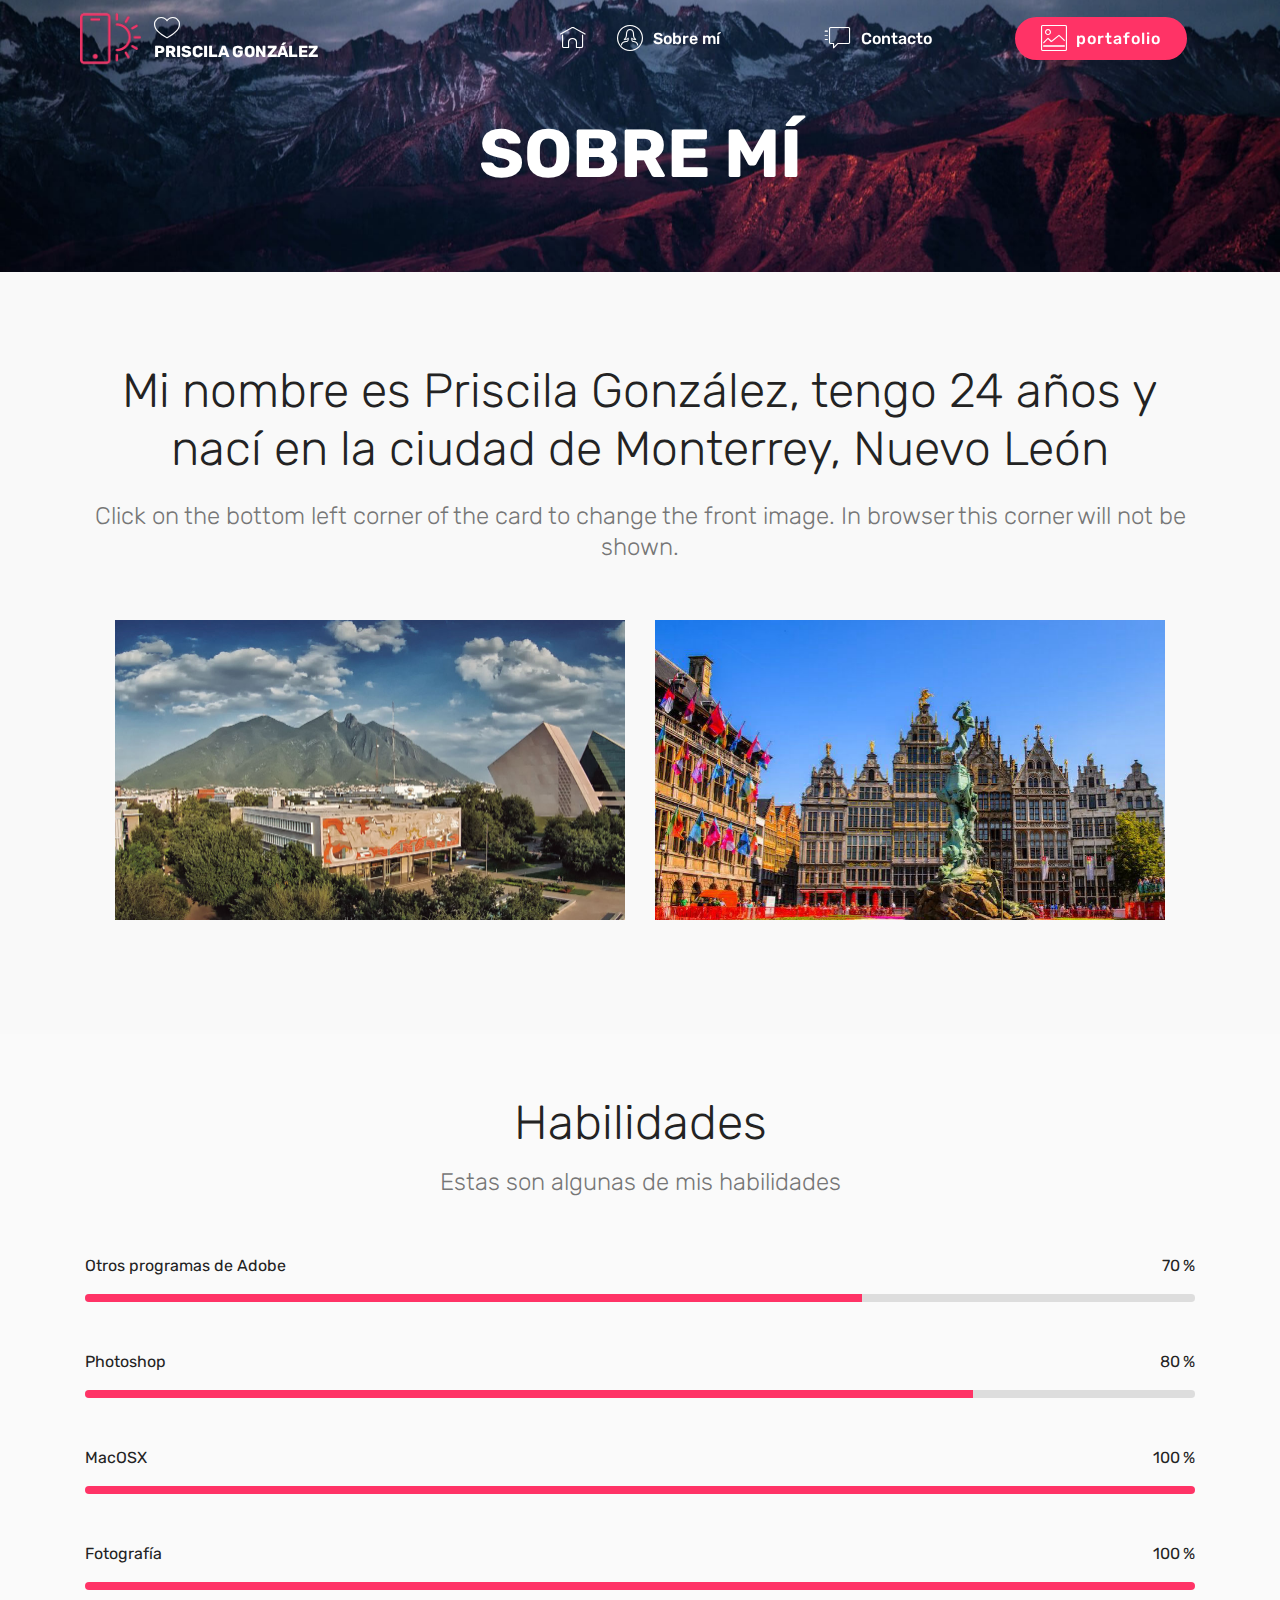
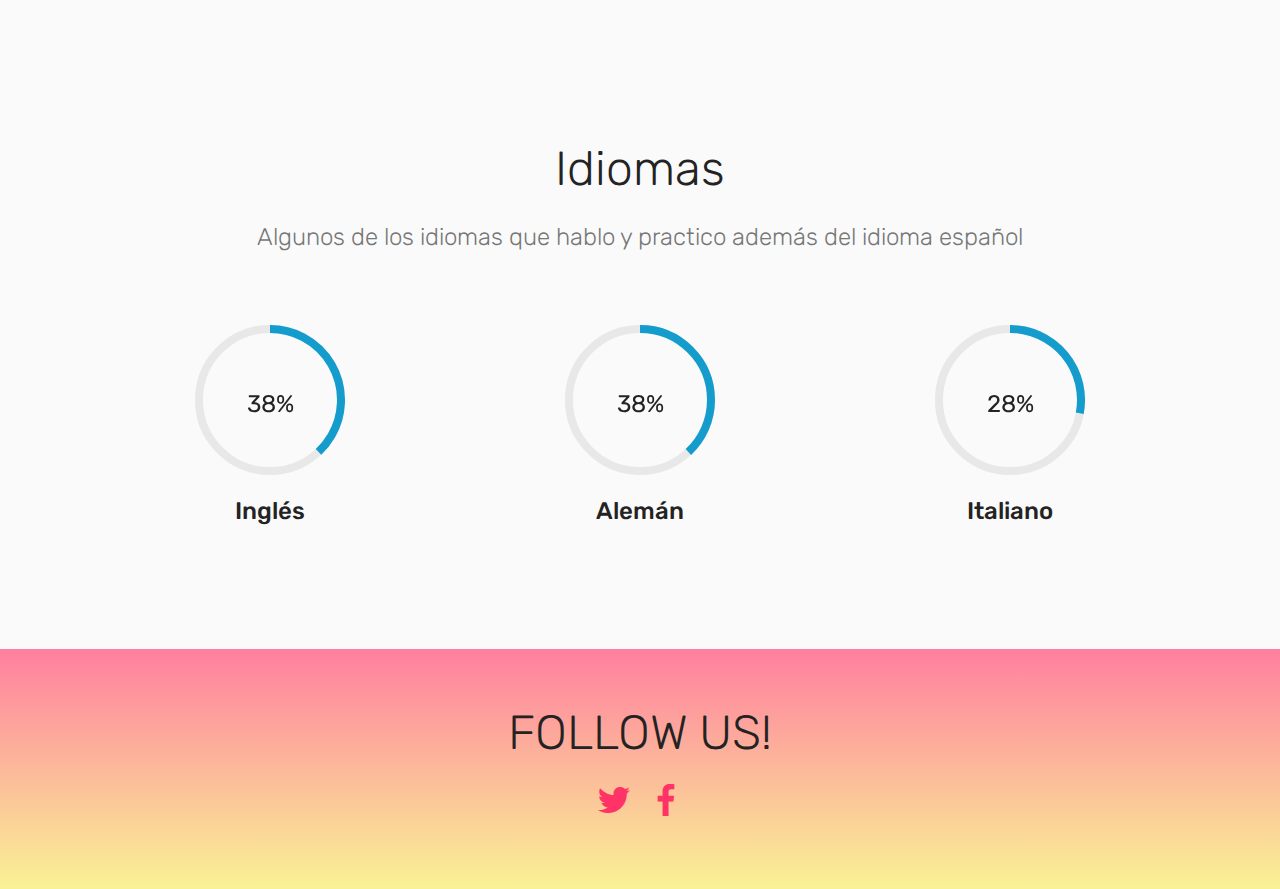
==== page1.html @ 82985a1f "create github pages" ====
<!DOCTYPE html>
<html >
<head>
  <!-- Site made with Mobirise Website Builder v4.6.6, https://mobirise.com -->
  <meta charset="UTF-8">
  <meta http-equiv="X-UA-Compatible" content="IE=edge">
  <meta name="generator" content="Mobirise v4.6.6, mobirise.com">
  <meta name="viewport" content="width=device-width, initial-scale=1, minimum-scale=1">
  <link rel="shortcut icon" href="assets/images/logo4.png" type="image/x-icon">
  <meta name="description" content="Site Builder Description">
  <title>About</title>
  <link rel="stylesheet" href="assets/web/assets/mobirise-icons/mobirise-icons.css">
  <link rel="stylesheet" href="assets/tether/tether.min.css">
  <link rel="stylesheet" href="assets/bootstrap/css/bootstrap.min.css">
  <link rel="stylesheet" href="assets/bootstrap/css/bootstrap-grid.min.css">
  <link rel="stylesheet" href="assets/bootstrap/css/bootstrap-reboot.min.css">
  <link rel="stylesheet" href="assets/dropdown/css/style.css">
  <link rel="stylesheet" href="assets/socicon/css/styles.css">
  <link rel="stylesheet" href="assets/as-pie-progress/css/progress.min.css">
  <link rel="stylesheet" href="assets/theme/css/style.css">
  <link rel="stylesheet" href="assets/mobirise/css/mbr-additional.css" type="text/css">
  
  
  
</head>
<body>
  <section class="menu cid-qMzwxR59ZG" once="menu" id="menu1-p">

    

    <nav class="navbar navbar-expand beta-menu navbar-dropdown align-items-center navbar-toggleable-sm bg-color transparent">
        <button class="navbar-toggler navbar-toggler-right" type="button" data-toggle="collapse" data-target="#navbarSupportedContent" aria-controls="navbarSupportedContent" aria-expanded="false" aria-label="Toggle navigation">
            <div class="hamburger">
                <span></span>
                <span></span>
                <span></span>
                <span></span>
            </div>
        </button>
        <div class="menu-logo">
            <div class="navbar-brand">
                <span class="navbar-logo">
                    <a href="https://mobirise.com">
                         <img src="assets/images/logo2.png" alt="Mobirise" style="height: 3.8rem;">
                    </a>
                </span>
                <span class="navbar-caption-wrap"><a class="navbar-caption text-white display-4" href="index.html"><span class="mbri-hearth mbr-iconfont mbr-iconfont-btn"></span>PRISCILA GONZÁLEZ</a></span>
            </div>
        </div>
        <div class="collapse navbar-collapse" id="navbarSupportedContent">
            <ul class="navbar-nav nav-dropdown" data-app-modern-menu="true"><li class="nav-item">
                    <a class="nav-link link text-white display-4" href="index.html">
                        <span class="mbri-home mbr-iconfont mbr-iconfont-btn"><br></span></a>
                </li>
                <li class="nav-item">
                    <a class="nav-link link text-white display-4" href="page1.html"><span class="mbri-user2 mbr-iconfont mbr-iconfont-btn"></span>
                        Sobre mí &nbsp; &nbsp; &nbsp; &nbsp; &nbsp; &nbsp; &nbsp; &nbsp; &nbsp; &nbsp;&nbsp;</a>
                </li><li class="nav-item"><a class="nav-link link text-white display-4" href="page3.html"><span class="mbri-help mbr-iconfont mbr-iconfont-btn"></span>Contacto &nbsp; &nbsp; &nbsp; &nbsp; &nbsp; &nbsp; &nbsp;&nbsp;</a></li></ul>
            <div class="navbar-buttons mbr-section-btn"><a class="btn btn-sm btn-primary display-4" href="page2.html"><span class="mbri-photo mbr-iconfont mbr-iconfont-btn"></span>
                    
                    portafolio</a></div>
        </div>
    </nav>
</section>

<section class="engine"><a href="https://mobirise.ws/q">free web page builder download</a></section><section class="mbr-section content5 cid-qMzrh73XZw mbr-parallax-background" id="content5-j">

    

    

    <div class="container">
        <div class="media-container-row">
            <div class="title col-12 col-md-8">
                <h2 class="align-center mbr-bold mbr-white pb-3 mbr-fonts-style display-1">SOBRE MÍ</h2>
                
                
                
            </div>
        </div>
    </div>
</section>

<section class="features15 cid-qMzrHcduIl" id="features15-m">

    

    
    <div class="container">
        <h2 class="mbr-section-title pb-3 align-center mbr-fonts-style display-2">
            Mi nombre es Priscila González, tengo 24 años y nací en la ciudad de Monterrey, Nuevo León</h2>
        <h3 class="mbr-section-subtitle display-5 align-center mbr-fonts-style">
            Click on the bottom left corner of the card to change the front image. In browser this corner will not be shown.
        </h3>

        <div class="media-container-row container pt-5 mt-2">

            <div class="col-12 col-md-6 mb-4">
                <div class="card flip-card p-5 align-center">
                    <div class="card-front card_cont">
                        <img src="assets/images/tec-1200x675.jpg" alt="Mobirise" title="">
                    </div>
                    <div class="card_back card_cont">
                        <h4 class="card-title display-5 py-2 mbr-fonts-style">EDUCACIÓN</h4>
                        <p class="mbr-text mbr-fonts-style display-7">Soy estudiante de Comunicación y Medios Digitales en el Tecnológico de Monterrey, Campus Monterrey desde el 2012. &nbsp;A lo largo de mi carrera desarrollé varios proyectos en distintas áreas que me permitieron explorar el camino de la vida profesional.</p>
                    </div>
                </div>
            </div>

            <div class="col-12 col-md-6 mb-4">
                
                <div class="card flip-card p-5 align-center">
                    <div class="card-front card_cont">
                        <img src="assets/images/amberes-1000x666.jpg" alt="Mobirise" title="">
                    </div>
                    <div class="card_back card_cont">
                        <h4 class="card-title py-2 mbr-fonts-style display-5">
                            INTERCAMBIO</h4>
                        <p class="mbr-text mbr-fonts-style display-7">
                            En el año 2015 a 2016 estuve de intercambio en Bélgica. Fue una experiencia enriquecedora ya que conocí otra cultura que expandió mi visión global e hice nuevas amistades.&nbsp;</p>
                    </div>
                </div>
            </div>
            
            

            
        </div>
</div></section>

<section class="progress-bars1 cid-qMztQ83Er5" id="progress-bars1-n">
    
      

    

    <div class="container">
        <h2 class="mbr-section-title pb-2 align-center mbr-fonts-style display-2">
            Habilidades</h2>

        <h3 class="mbr-section-subtitle pb-5 mbr-fonts-style display-5">
            Estas son algunas de mis habilidades</h3>

        <div class="progress_elements">
            <div class="progress1 pb-5">
                <div class="title-wrap">
                    <div class="progressbar-title mbr-fonts-style display-7">
                        <p>
                            Otros programas de Adobe</p>
                    </div>
                    <div class="progress_value mbr-fonts-style display-7">
                        <div class="progressbar-number"></div>
                        <span>%</span>
                    </div>
                </div>
                <progress class="progress progress-primary" max="100" value="70">
                </progress>
            </div>
            
            <div class="progress2 pb-5">
                <div class="title-wrap">
                    <div class="progressbar-title mbr-fonts-style display-7">
                        <p>Photoshop</p>
                    </div>
                <div class="progress_value mbr-fonts-style display-7">
                    <div class="progressbar-number"></div>
                    <span>%</span>
                </div>
                </div>
                <progress class="progress progress-primary" max="100" value="80">
                </progress>
            </div>
            
            <div class="progress3 pb-5">
                <div class="title-wrap">
                    <div class="progressbar-title mbr-fonts-style display-7">
                        <p>
                            MacOSX</p>
                    </div>
                    <div class="progress_value mbr-fonts-style display-7">
                        <div class="progressbar-number"></div>
                        <span>%</span>
                    </div>
                </div>
                <progress class="progress progress-primary" max="100" value="100">
                </progress>
            </div>
            
            <div class="progress4">
                <div class="title-wrap">
                    <div class="progressbar-title mbr-fonts-style display-7">
                        <p>
                            Fotografía</p>
                    </div>
                <div class="progress_value mbr-fonts-style display-7">
                    <div class="progressbar-number"></div>
                    <span>%</span>
                </div>
                </div>
                <progress class="progress progress-primary" max="100" value="100">
                </progress>
            </div>
        </div>
    </div>
</section>

<section class="progress-bars3 cid-qMzuNTA3YX" id="progress-bars3-o">
 
     

    
    
    <div class="container">
        <h2 class="mbr-section-title pb-3 align-center mbr-fonts-style display-2">
            Idiomas</h2>

        <h3 class="mbr-section-subtitle mbr-fonts-style display-5">Algunos de los idiomas que hablo y practico además del idioma español</h3>
    
        <div class="media-container-row pt-5 mt-2">
            <div class="card p-3 align-center">
                <div class="wrap">
                    <div class="pie_progress progress1" role="progressbar" data-goal="100">
                        <p class="pie_progress__number mbr-fonts-style display-5">100%</p>
                    </div>
                </div> 
                <div class="mbr-crt-title pt-3">
                    <h4 class="card-title py-2 mbr-fonts-style display-5">
                        Inglés</h4>
                </div>                 
            </div>

            <div class="card p-3 align-center">
                <div class="wrap">
                    <div class="pie_progress progress2" role="progressbar" data-goal="50">
                        <p class="pie_progress__number mbr-fonts-style display-5"></p>
                    </div>
                </div> 
                <div class="mbr-crt-title pt-3">
                    <h4 class="card-title py-2 mbr-fonts-style display-5">
                        Alemán</h4>
                </div>                 
            </div>

            <div class="card p-3 align-center">
                <div class="wrap">
                    <div class="pie_progress progress3" role="progressbar" data-goal="28">
                        <p class="pie_progress__number mbr-fonts-style display-5"></p>
                    </div>
                </div> 
                <div class="mbr-crt-title pt-3">
                    <h4 class="card-title py-2 mbr-fonts-style display-5">
                        Italiano</h4>
                </div>                 
            </div>

            

            

            
        </div>
</div></section>

<section class="cid-qMzwIehGIu" id="social-buttons2-q">

    

    

    <div class="container">
        <div class="media-container-row">
            <div class="col-md-8 align-center">
                <h2 class="pb-3 mbr-fonts-style display-2">
                    FOLLOW US!
                </h2>
                <div class="social-list pl-0 mb-0">
                    <a href="https://twitter.com/mobirise" target="_blank">
                        <span class="px-2 socicon-twitter socicon mbr-iconfont mbr-iconfont-social"></span>
                    </a>
                    <a href="https://www.facebook.com/pages/Mobirise/1616226671953247" target="_blank">
                        <span class="px-2 socicon-facebook socicon mbr-iconfont mbr-iconfont-social"></span>
                    </a>
                    <a href="https://instagram.com/mobirise" target="_blank">
                        
                    </a>
                    <a href="https://www.youtube.com/c/mobirise" target="_blank">
                        
                    </a>
                    <a href="https://plus.google.com/u/0/+Mobirise" target="_blank">
                        
                    </a>
                    <a href="https://www.behance.net/Mobirise" target="_blank">
                        
                    </a>
                </div>
            </div>
        </div>
    </div>
</section>


  <script src="assets/web/assets/jquery/jquery.min.js"></script>
  <script src="assets/popper/popper.min.js"></script>
  <script src="assets/tether/tether.min.js"></script>
  <script src="assets/bootstrap/js/bootstrap.min.js"></script>
  <script src="assets/smoothscroll/smooth-scroll.js"></script>
  <script src="assets/dropdown/js/script.min.js"></script>
  <script src="assets/parallax/jarallax.min.js"></script>
  <script src="assets/mbr-flip-card/mbr-flip-card.js"></script>
  <script src="assets/as-pie-progress/jquery-as-pie-progress.min.js"></script>
  <script src="assets/sociallikes/social-likes.js"></script>
  <script src="assets/touchswipe/jquery.touch-swipe.min.js"></script>
  <script src="assets/theme/js/script.js"></script>
  
  
</body>
</html>
---- assets/web/assets/mobirise-icons/mobirise-icons.css ----
@font-face {
  font-family: 'MobiriseIcons';
  src:  url('mobirise-icons.eot?spat4u');
  src:  url('mobirise-icons.eot?spat4u#iefix') format('embedded-opentype'),
    url('mobirise-icons.ttf?spat4u') format('truetype'),
    url('mobirise-icons.woff?spat4u') format('woff'),
    url('mobirise-icons.svg?spat4u#MobiriseIcons') format('svg');
  font-weight: normal;
  font-style: normal;
}

[class^="mbri-"], [class*=" mbri-"] {
  /* use !important to prevent issues with browser extensions that change fonts */
  font-family: MobiriseIcons !important;
  speak: none;
  font-style: normal;
  font-weight: normal;
  font-variant: normal;
  text-transform: none;
  line-height: 1;

  /* Better Font Rendering =========== */
  -webkit-font-smoothing: antialiased;
  -moz-osx-font-smoothing: grayscale;
}

.mbri-add-submenu:before {
  content: "\e900";
}
.mbri-alert:before {
  content: "\e901";
}
.mbri-align-center:before {
  content: "\e902";
}
.mbri-align-justify:before {
  content: "\e903";
}
.mbri-align-left:before {
  content: "\e904";
}
.mbri-align-right:before {
  content: "\e905";
}
.mbri-android:before {
  content: "\e906";
}
.mbri-apple:before {
  content: "\e907";
}
.mbri-arrow-down:before {
  content: "\e908";
}
.mbri-arrow-next:before {
  content: "\e909";
}
.mbri-arrow-prev:before {
  content: "\e90a";
}
.mbri-arrow-up:before {
  content: "\e90b";
}
.mbri-bold:before {
  content: "\e90c";
}
.mbri-bookmark:before {
  content: "\e90d";
}
.mbri-bootstrap:before {
  content: "\e90e";
}
.mbri-briefcase:before {
  content: "\e90f";
}
.mbri-browse:before {
  content: "\e910";
}
.mbri-bulleted-list:before {
  content: "\e911";
}
.mbri-calendar:before {
  content: "\e912";
}
.mbri-camera:before {
  content: "\e913";
}
.mbri-cart-add:before {
  content: "\e914";
}
.mbri-cart-full:before {
  content: "\e915";
}
.mbri-cash:before {
  content: "\e916";
}
.mbri-change-style:before {
  content: "\e917";
}
.mbri-chat:before {
  content: "\e918";
}
.mbri-clock:before {
  content: "\e919";
}
.mbri-close:before {
  content: "\e91a";
}
.mbri-cloud:before {
  content: "\e91b";
}
.mbri-code:before {
  content: "\e91c";
}
.mbri-contact-form:before {
  content: "\e91d";
}
.mbri-credit-card:before {
  content: "\e91e";
}
.mbri-cursor-click:before {
  content: "\e91f";
}
.mbri-cust-feedback:before {
  content: "\e920";
}
.mbri-database:before {
  content: "\e921";
}
.mbri-delivery:before {
  content: "\e922";
}
.mbri-desktop:before {
  content: "\e923";
}
.mbri-devices:before {
  content: "\e924";
}
.mbri-down:before {
  content: "\e925";
}
.mbri-download:before {
  content: "\e989";
}
.mbri-drag-n-drop:before {
  content: "\e927";
}
.mbri-drag-n-drop2:before {
  content: "\e928";
}
.mbri-edit:before {
  content: "\e929";
}
.mbri-edit2:before {
  content: "\e92a";
}
.mbri-error:before {
  content: "\e92b";
}
.mbri-extension:before {
  content: "\e92c";
}
.mbri-features:before {
  content: "\e92d";
}
.mbri-file:before {
  content: "\e92e";
}
.mbri-flag:before {
  content: "\e92f";
}
.mbri-folder:before {
  content: "\e930";
}
.mbri-gift:before {
  content: "\e931";
}
.mbri-github:before {
  content: "\e932";
}
.mbri-globe:before {
  content: "\e933";
}
.mbri-globe-2:before {
  content: "\e934";
}
.mbri-growing-chart:before {
  content: "\e935";
}
.mbri-hearth:before {
  content: "\e936";
}
.mbri-help:before {
  content: "\e937";
}
.mbri-home:before {
  content: "\e938";
}
.mbri-hot-cup:before {
  content: "\e939";
}
.mbri-idea:before {
  content: "\e93a";
}
.mbri-image-gallery:before {
  content: "\e93b";
}
.mbri-image-slider:before {
  content: "\e93c";
}
.mbri-info:before {
  content: "\e93d";
}
.mbri-italic:before {
  content: "\e93e";
}
.mbri-key:before {
  content: "\e93f";
}
.mbri-laptop:before {
  content: "\e940";
}
.mbri-layers:before {
  content: "\e941";
}
.mbri-left-right:before {
  content: "\e942";
}
.mbri-left:before {
  content: "\e943";
}
.mbri-letter:before {
  content: "\e944";
}
.mbri-like:before {
  content: "\e945";
}
.mbri-link:before {
  content: "\e946";
}
.mbri-lock:before {
  content: "\e947";
}
.mbri-login:before {
  content: "\e948";
}
.mbri-logout:before {
  content: "\e949";
}
.mbri-magic-stick:before {
  content: "\e94a";
}
.mbri-map-pin:before {
  content: "\e94b";
}
.mbri-menu:before {
  content: "\e94c";
}
.mbri-mobile:before {
  content: "\e94d";
}
.mbri-mobile2:before {
  content: "\e94e";
}
.mbri-mobirise:before {
  content: "\e94f";
}
.mbri-more-horizontal:before {
  content: "\e950";
}
.mbri-more-vertical:before {
  content: "\e951";
}
.mbri-music:before {
  content: "\e952";
}
.mbri-new-file:before {
  content: "\e953";
}
.mbri-numbered-list:before {
  content: "\e954";
}
.mbri-opened-folder:before {
  content: "\e955";
}
.mbri-pages:before {
  content: "\e956";
}
.mbri-paper-plane:before {
  content: "\e957";
}
.mbri-paperclip:before {
  content: "\e958";
}
.mbri-photo:before {
  content: "\e959";
}
.mbri-photos:before {
  content: "\e95a";
}
.mbri-pin:before {
  content: "\e95b";
}
.mbri-play:before {
  content: "\e95c";
}
.mbri-plus:before {
  content: "\e95d";
}
.mbri-preview:before {
  content: "\e95e";
}
.mbri-print:before {
  content: "\e95f";
}
.mbri-protect:before {
  content: "\e960";
}
.mbri-question:before {
  content: "\e961";
}
.mbri-quote-left:before {
  content: "\e962";
}
.mbri-quote-right:before {
  content: "\e963";
}
.mbri-refresh:before {
  content: "\e964";
}
.mbri-responsive:before {
  content: "\e965";
}
.mbri-right:before {
  content: "\e966";
}
.mbri-rocket:before {
  content: "\e967";
}
.mbri-sad-face:before {
  content: "\e968";
}
.mbri-sale:before {
  content: "\e969";
}
.mbri-save:before {
  content: "\e96a";
}
.mbri-search:before {
  content: "\e96b";
}
.mbri-setting:before {
  content: "\e96c";
}
.mbri-setting2:before {
  content: "\e96d";
}
.mbri-setting3:before {
  content: "\e96e";
}
.mbri-share:before {
  content: "\e96f";
}
.mbri-shopping-bag:before {
  content: "\e970";
}
.mbri-shopping-basket:before {
  content: "\e971";
}
.mbri-shopping-cart:before {
  content: "\e972";
}
.mbri-sites:before {
  content: "\e973";
}
.mbri-smile-face:before {
  content: "\e974";
}
.mbri-speed:before {
  content: "\e975";
}
.mbri-star:before {
  content: "\e976";
}
.mbri-success:before {
  content: "\e977";
}
.mbri-sun:before {
  content: "\e978";
}
.mbri-sun2:before {
  content: "\e979";
}
.mbri-tablet:before {
  content: "\e97a";
}
.mbri-tablet-vertical:before {
  content: "\e97b";
}
.mbri-target:before {
  content: "\e97c";
}
.mbri-timer:before {
  content: "\e97d";
}
.mbri-to-ftp:before {
  content: "\e97e";
}
.mbri-to-local-drive:before {
  content: "\e97f";
}
.mbri-touch-swipe:before {
  content: "\e980";
}
.mbri-touch:before {
  content: "\e981";
}
.mbri-trash:before {
  content: "\e982";
}
.mbri-underline:before {
  content: "\e983";
}
.mbri-unlink:before {
  content: "\e984";
}
.mbri-unlock:before {
  content: "\e985";
}
.mbri-up-down:before {
  content: "\e986";
}
.mbri-up:before {
  content: "\e987";
}
.mbri-update:before {
  content: "\e988";
}
.mbri-upload:before {
 content: "\e926"; 
}
.mbri-user:before {
  content: "\e98a";
}
.mbri-user2:before {
  content: "\e98b";
}
.mbri-users:before {
  content: "\e98c";
}
.mbri-video:before {
  content: "\e98d";
}
.mbri-video-play:before {
  content: "\e98e";
}
.mbri-watch:before {
  content: "\e98f";
}
.mbri-website-theme:before {
  content: "\e990";
}
.mbri-wifi:before {
  content: "\e991";
}
.mbri-windows:before {
  content: "\e992";
}
.mbri-zoom-out:before {
  content: "\e993";
}
.mbri-redo:before {
  content: "\e994";
}
.mbri-undo:before {
  content: "\e995";
}
---- assets/dropdown/css/style.css ----
.navbar-dropdown {
  left: 0;
  padding: 0;
  position: absolute;
  right: 0;
  top: 0;
  transition: all 0.45s ease;
  z-index: 1030;
  background: #282828; }
  .navbar-dropdown .navbar-logo {
    margin-right: 0.8rem;
    transition: margin 0.3s ease-in-out;
    vertical-align: middle; }
    .navbar-dropdown .navbar-logo img {
      height: 3.125rem;
      transition: all 0.3s ease-in-out; }
    .navbar-dropdown .navbar-logo.mbr-iconfont {
      font-size: 3.125rem;
      line-height: 3.125rem; }
  .navbar-dropdown .navbar-caption {
    font-weight: 700;
    white-space: normal;
    vertical-align: -4px;
    line-height: 3.125rem !important; }
    .navbar-dropdown .navbar-caption, .navbar-dropdown .navbar-caption:hover {
      color: inherit;
      text-decoration: none; }
  .navbar-dropdown .mbr-iconfont + .navbar-caption {
    vertical-align: -1px; }
  .navbar-dropdown.navbar-fixed-top {
    position: fixed; }
  .navbar-dropdown .navbar-brand span {
    vertical-align: -4px; }
  .navbar-dropdown.bg-color.transparent {
    background: none; }
  .navbar-dropdown.navbar-short .navbar-brand {
    padding: 0.625rem 0; }
    .navbar-dropdown.navbar-short .navbar-brand span {
      vertical-align: -1px; }
  .navbar-dropdown.navbar-short .navbar-caption {
    line-height: 2.375rem !important;
    vertical-align: -2px; }
  .navbar-dropdown.navbar-short .navbar-logo {
    margin-right: 0.5rem; }
    .navbar-dropdown.navbar-short .navbar-logo img {
      height: 2.375rem; }
    .navbar-dropdown.navbar-short .navbar-logo.mbr-iconfont {
      font-size: 2.375rem;
      line-height: 2.375rem; }
  .navbar-dropdown.navbar-short .mbr-table-cell {
    height: 3.625rem; }
  .navbar-dropdown .navbar-close {
    left: 0.6875rem;
    position: fixed;
    top: 0.75rem;
    z-index: 1000; }
  .navbar-dropdown .hamburger-icon {
    content: "";
    display: inline-block;
    vertical-align: middle;
    width: 16px;
    -webkit-box-shadow: 0 -6px 0 1px #282828,0 0 0 1px #282828,0 6px 0 1px #282828;
    -moz-box-shadow: 0 -6px 0 1px #282828,0 0 0 1px #282828,0 6px 0 1px #282828;
    box-shadow: 0 -6px 0 1px #282828,0 0 0 1px #282828,0 6px 0 1px #282828; }

.dropdown-menu .dropdown-toggle[data-toggle="dropdown-submenu"]::after {
  border-bottom: 0.35em solid transparent;
  border-left: 0.35em solid;
  border-right: 0;
  border-top: 0.35em solid transparent;
  margin-left: 0.3rem; }

.dropdown-menu .dropdown-item:focus {
  outline: 0; }

.nav-dropdown {
  font-size: 0.75rem;
  font-weight: 500;
  height: auto !important; }
  .nav-dropdown .nav-btn {
    padding-left: 1rem; }
  .nav-dropdown .link {
    margin: .667em 1.667em;
    font-weight: 500;
    padding: 0;
    transition: color .2s ease-in-out; }
    .nav-dropdown .link.dropdown-toggle {
      margin-right: 2.583em; }
      .nav-dropdown .link.dropdown-toggle::after {
        margin-left: .25rem;
        border-top: 0.35em solid;
        border-right: 0.35em solid transparent;
        border-left: 0.35em solid transparent;
        border-bottom: 0; }
      .nav-dropdown .link.dropdown-toggle[aria-expanded="true"] {
        margin: 0;
        padding: 0.667em 3.263em  0.667em 1.667em; }
  .nav-dropdown .link::after,
  .nav-dropdown .dropdown-item::after {
    color: inherit; }
  .nav-dropdown .btn {
    font-size: 0.75rem;
    font-weight: 700;
    letter-spacing: 0;
    margin-bottom: 0;
    padding-left: 1.25rem;
    padding-right: 1.25rem; }
  .nav-dropdown .dropdown-menu {
    border-radius: 0;
    border: 0;
    left: 0;
    margin: 0;
    padding-bottom: 1.25rem;
    padding-top: 1.25rem;
    position: relative; }
  .nav-dropdown .dropdown-submenu {
    margin-left: 0.125rem;
    top: 0; }
  .nav-dropdown .dropdown-item {
    font-weight: 500;
    line-height: 2;
    padding: 0.3846em 4.615em 0.3846em 1.5385em;
    position: relative;
    transition: color .2s ease-in-out, background-color .2s ease-in-out; }
    .nav-dropdown .dropdown-item::after {
      margin-top: -0.3077em;
      position: absolute;
      right: 1.1538em;
      top: 50%; }
    .nav-dropdown .dropdown-item:focus, .nav-dropdown .dropdown-item:hover {
      background: none; }

@media (max-width: 767px) {
  .nav-dropdown.navbar-toggleable-sm {
    bottom: 0;
    display: none;
    left: 0;
    overflow-x: hidden;
    position: fixed;
    top: 0;
    transform: translateX(-100%);
    -ms-transform: translateX(-100%);
    -webkit-transform: translateX(-100%);
    width: 18.75rem;
    z-index: 999; } }
.nav-dropdown.navbar-toggleable-xl {
  bottom: 0;
  display: none;
  left: 0;
  overflow-x: hidden;
  position: fixed;
  top: 0;
  transform: translateX(-100%);
  -ms-transform: translateX(-100%);
  -webkit-transform: translateX(-100%);
  width: 18.75rem;
  z-index: 999; }

.nav-dropdown-sm {
  display: block !important;
  overflow-x: hidden;
  overflow: auto;
  padding-top: 3.875rem; }
  .nav-dropdown-sm::after {
    content: "";
    display: block;
    height: 3rem;
    width: 100%; }
  .nav-dropdown-sm.collapse.in ~ .navbar-close {
    display: block !important; }
  .nav-dropdown-sm.collapsing, .nav-dropdown-sm.collapse.in {
    transform: translateX(0);
    -ms-transform: translateX(0);
    -webkit-transform: translateX(0);
    transition: all 0.25s ease-out;
    -webkit-transition: all 0.25s ease-out;
    background: #282828; }
  .nav-dropdown-sm.collapsing[aria-expanded="false"] {
    transform: translateX(-100%);
    -ms-transform: translateX(-100%);
    -webkit-transform: translateX(-100%); }
  .nav-dropdown-sm .nav-item {
    display: block;
    margin-left: 0 !important;
    padding-left: 0; }
  .nav-dropdown-sm .link,
  .nav-dropdown-sm .dropdown-item {
    border-top: 1px dotted rgba(255, 255, 255, 0.1);
    font-size: 0.8125rem;
    line-height: 1.6;
    margin: 0 !important;
    padding: 0.875rem 2.4rem 0.875rem 1.5625rem !important;
    position: relative;
    white-space: normal; }
    .nav-dropdown-sm .link:focus, .nav-dropdown-sm .link:hover,
    .nav-dropdown-sm .dropdown-item:focus,
    .nav-dropdown-sm .dropdown-item:hover {
      background: rgba(0, 0, 0, 0.2) !important;
      color: #c0a375; }
  .nav-dropdown-sm .nav-btn {
    position: relative;
    padding: 1.5625rem 1.5625rem 0 1.5625rem; }
    .nav-dropdown-sm .nav-btn::before {
      border-top: 1px dotted rgba(255, 255, 255, 0.1);
      content: "";
      left: 0;
      position: absolute;
      top: 0;
      width: 100%; }
    .nav-dropdown-sm .nav-btn + .nav-btn {
      padding-top: 0.625rem; }
      .nav-dropdown-sm .nav-btn + .nav-btn::before {
        display: none; }
  .nav-dropdown-sm .btn {
    padding: 0.625rem 0; }
  .nav-dropdown-sm .dropdown-toggle[data-toggle="dropdown-submenu"]::after {
    margin-left: .25rem;
    border-top: 0.35em solid;
    border-right: 0.35em solid transparent;
    border-left: 0.35em solid transparent;
    border-bottom: 0; }
  .nav-dropdown-sm .dropdown-toggle[data-toggle="dropdown-submenu"][aria-expanded="true"]::after {
    border-top: 0;
    border-right: 0.35em solid transparent;
    border-left: 0.35em solid transparent;
    border-bottom: 0.35em solid; }
  .nav-dropdown-sm .dropdown-menu {
    margin: 0;
    padding: 0;
    position: relative;
    top: 0;
    left: 0;
    width: 100%;
    border: 0;
    float: none;
    border-radius: 0;
    background: none; }
  .nav-dropdown-sm .dropdown-submenu {
    left: 100%;
    margin-left: 0.125rem;
    margin-top: -1.25rem;
    top: 0; }

.navbar-toggleable-sm .nav-dropdown .dropdown-menu {
  position: absolute; }

.navbar-toggleable-sm .nav-dropdown .dropdown-submenu {
  left: 100%;
  margin-left: 0.125rem;
  margin-top: -1.25rem;
  top: 0; }

.navbar-toggleable-sm.opened .nav-dropdown .dropdown-menu {
  position: relative; }

.navbar-toggleable-sm.opened .nav-dropdown .dropdown-submenu {
  left: 0;
  margin-left: 00rem;
  margin-top: 0rem;
  top: 0; }

.is-builder .nav-dropdown.collapsing {
  transition: none !important; }

/*# sourceMappingURL=style.css.map */
---- assets/socicon/css/styles.css ----
@charset "UTF-8";

@font-face {
  font-family: "socicon";
  src:url("../fonts/socicon.eot");
  src:url("../fonts/socicon.eot?#iefix") format("embedded-opentype"),
    url("../fonts/socicon.woff") format("woff"),
    url("../fonts/socicon.ttf") format("truetype"),
    url("../fonts/socicon.svg#socicon") format("svg");
  font-weight: normal;
  font-style: normal;

}

[data-icon]:before {
  font-family: "socicon" !important;
  content: attr(data-icon);
  font-style: normal !important;
  font-weight: normal !important;
  font-variant: normal !important;
  text-transform: none !important;
  speak: none;
  line-height: 1;
  -webkit-font-smoothing: antialiased;
  -moz-osx-font-smoothing: grayscale;
}

[class^="socicon-"]:before,
[class*=" socicon-"]:before {
  font-family: "socicon" !important;
  font-style: normal !important;
  font-weight: normal !important;
  font-variant: normal !important;
  text-transform: none !important;
  speak: none;
  line-height: 1;
  -webkit-font-smoothing: antialiased;
  -moz-osx-font-smoothing: grayscale;
}

.socicon-modelmayhem:before {
  content: "\e000";
}
.socicon-mixcloud:before {
  content: "\e001";
}
.socicon-drupal:before {
  content: "\e002";
}
.socicon-swarm:before {
  content: "\e003";
}
.socicon-istock:before {
  content: "\e004";
}
.socicon-yammer:before {
  content: "\e005";
}
.socicon-ello:before {
  content: "\e006";
}
.socicon-stackoverflow:before {
  content: "\e007";
}
.socicon-persona:before {
  content: "\e008";
}
.socicon-triplej:before {
  content: "\e009";
}
.socicon-houzz:before {
  content: "\e00a";
}
.socicon-rss:before {
  content: "\e00b";
}
.socicon-paypal:before {
  content: "\e00c";
}
.socicon-odnoklassniki:before {
  content: "\e00d";
}
.socicon-airbnb:before {
  content: "\e00e";
}
.socicon-periscope:before {
  content: "\e00f";
}
.socicon-outlook:before {
  content: "\e010";
}
.socicon-coderwall:before {
  content: "\e011";
}
.socicon-tripadvisor:before {
  content: "\e012";
}
.socicon-appnet:before {
  content: "\e013";
}
.socicon-goodreads:before {
  content: "\e014";
}
.socicon-tripit:before {
  content: "\e015";
}
.socicon-lanyrd:before {
  content: "\e016";
}
.socicon-slideshare:before {
  content: "\e017";
}
.socicon-buffer:before {
  content: "\e018";
}
.socicon-disqus:before {
  content: "\e019";
}
.socicon-vkontakte:before {
  content: "\e01a";
}
.socicon-whatsapp:before {
  content: "\e01b";
}
.socicon-patreon:before {
  content: "\e01c";
}
.socicon-storehouse:before {
  content: "\e01d";
}
.socicon-pocket:before {
  content: "\e01e";
}
.socicon-mail:before {
  content: "\e01f";
}
.socicon-blogger:before {
  content: "\e020";
}
.socicon-technorati:before {
  content: "\e021";
}
.socicon-reddit:before {
  content: "\e022";
}
.socicon-dribbble:before {
  content: "\e023";
}
.socicon-stumbleupon:before {
  content: "\e024";
}
.socicon-digg:before {
  content: "\e025";
}
.socicon-envato:before {
  content: "\e026";
}
.socicon-behance:before {
  content: "\e027";
}
.socicon-delicious:before {
  content: "\e028";
}
.socicon-deviantart:before {
  content: "\e029";
}
.socicon-forrst:before {
  content: "\e02a";
}
.socicon-play:before {
  content: "\e02b";
}
.socicon-zerply:before {
  content: "\e02c";
}
.socicon-wikipedia:before {
  content: "\e02d";
}
.socicon-apple:before {
  content: "\e02e";
}
.socicon-flattr:before {
  content: "\e02f";
}
.socicon-github:before {
  content: "\e030";
}
.socicon-renren:before {
  content: "\e031";
}
.socicon-friendfeed:before {
  content: "\e032";
}
.socicon-newsvine:before {
  content: "\e033";
}
.socicon-identica:before {
  content: "\e034";
}
.socicon-bebo:before {
  content: "\e035";
}
.socicon-zynga:before {
  content: "\e036";
}
.socicon-steam:before {
  content: "\e037";
}
.socicon-xbox:before {
  content: "\e038";
}
.socicon-windows:before {
  content: "\e039";
}
.socicon-qq:before {
  content: "\e03a";
}
.socicon-douban:before {
  content: "\e03b";
}
.socicon-meetup:before {
  content: "\e03c";
}
.socicon-playstation:before {
  content: "\e03d";
}
.socicon-android:before {
  content: "\e03e";
}
.socicon-snapchat:before {
  content: "\e03f";
}
.socicon-twitter:before {
  content: "\e040";
}
.socicon-facebook:before {
  content: "\e041";
}
.socicon-googleplus:before {
  content: "\e042";
}
.socicon-pinterest:before {
  content: "\e043";
}
.socicon-foursquare:before {
  content: "\e044";
}
.socicon-yahoo:before {
  content: "\e045";
}
.socicon-skype:before {
  content: "\e046";
}
.socicon-yelp:before {
  content: "\e047";
}
.socicon-feedburner:before {
  content: "\e048";
}
.socicon-linkedin:before {
  content: "\e049";
}
.socicon-viadeo:before {
  content: "\e04a";
}
.socicon-xing:before {
  content: "\e04b";
}
.socicon-myspace:before {
  content: "\e04c";
}
.socicon-soundcloud:before {
  content: "\e04d";
}
.socicon-spotify:before {
  content: "\e04e";
}
.socicon-grooveshark:before {
  content: "\e04f";
}
.socicon-lastfm:before {
  content: "\e050";
}
.socicon-youtube:before {
  content: "\e051";
}
.socicon-vimeo:before {
  content: "\e052";
}
.socicon-dailymotion:before {
  content: "\e053";
}
.socicon-vine:before {
  content: "\e054";
}
.socicon-flickr:before {
  content: "\e055";
}
.socicon-500px:before {
  content: "\e056";
}
.socicon-wordpress:before {
  content: "\e058";
}
.socicon-tumblr:before {
  content: "\e059";
}
.socicon-twitch:before {
  content: "\e05a";
}
.socicon-8tracks:before {
  content: "\e05b";
}
.socicon-amazon:before {
  content: "\e05c";
}
.socicon-icq:before {
  content: "\e05d";
}
.socicon-smugmug:before {
  content: "\e05e";
}
.socicon-ravelry:before {
  content: "\e05f";
}
.socicon-weibo:before {
  content: "\e060";
}
.socicon-baidu:before {
  content: "\e061";
}
.socicon-angellist:before {
  content: "\e062";
}
.socicon-ebay:before {
  content: "\e063";
}
.socicon-imdb:before {
  content: "\e064";
}
.socicon-stayfriends:before {
  content: "\e065";
}
.socicon-residentadvisor:before {
  content: "\e066";
}
.socicon-google:before {
  content: "\e067";
}
.socicon-yandex:before {
  content: "\e068";
}
.socicon-sharethis:before {
  content: "\e069";
}
.socicon-bandcamp:before {
  content: "\e06a";
}
.socicon-itunes:before {
  content: "\e06b";
}
.socicon-deezer:before {
  content: "\e06c";
}
.socicon-telegram:before {
  content: "\e06e";
}
.socicon-openid:before {
  content: "\e06f";
}
.socicon-amplement:before {
  content: "\e070";
}
.socicon-viber:before {
  content: "\e071";
}
.socicon-zomato:before {
  content: "\e072";
}
.socicon-draugiem:before {
  content: "\e074";
}
.socicon-endomodo:before {
  content: "\e075";
}
.socicon-filmweb:before {
  content: "\e076";
}
.socicon-stackexchange:before {
  content: "\e077";
}
.socicon-wykop:before {
  content: "\e078";
}
.socicon-teamspeak:before {
  content: "\e079";
}
.socicon-teamviewer:before {
  content: "\e07a";
}
.socicon-ventrilo:before {
  content: "\e07b";
}
.socicon-younow:before {
  content: "\e07c";
}
.socicon-raidcall:before {
  content: "\e07d";
}
.socicon-mumble:before {
  content: "\e07e";
}
.socicon-medium:before {
  content: "\e06d";
}
.socicon-bebee:before {
  content: "\e07f";
}
.socicon-hitbox:before {
  content: "\e080";
}
.socicon-reverbnation:before {
  content: "\e081";
}
.socicon-formulr:before {
  content: "\e082";
}
.socicon-instagram:before {
  content: "\e057";
}
.socicon-battlenet:before {
  content: "\e083";
}
.socicon-chrome:before {
  content: "\e084";
}
.socicon-discord:before {
  content: "\e086";
}
.socicon-issuu:before {
  content: "\e087";
}
.socicon-macos:before {
  content: "\e088";
}
.socicon-firefox:before {
  content: "\e089";
}
.socicon-opera:before {
  content: "\e08d";
}
.socicon-keybase:before {
  content: "\e090";
}
.socicon-alliance:before {
  content: "\e091";
}
.socicon-livejournal:before {
  content: "\e092";
}
.socicon-googlephotos:before {
  content: "\e093";
}
.socicon-horde:before {
  content: "\e094";
}
.socicon-etsy:before {
  content: "\e095";
}
.socicon-zapier:before {
  content: "\e096";
}
.socicon-google-scholar:before {
  content: "\e097";
}
.socicon-researchgate:before {
  content: "\e098";
}
.socicon-wechat:before {
  content: "\e099";
}
.socicon-strava:before {
  content: "\e09a";
}
.socicon-line:before {
  content: "\e09b";
}
.socicon-lyft:before {
  content: "\e09c";
}
.socicon-uber:before {
  content: "\e09d";
}
.socicon-songkick:before {
  content: "\e09e";
}
.socicon-viewbug:before {
  content: "\e09f";
}
.socicon-googlegroups:before {
  content: "\e0a0";
}
.socicon-quora:before {
  content: "\e073";
}
.socicon-diablo:before {
  content: "\e085";
}
.socicon-blizzard:before {
  content: "\e0a1";
}
.socicon-hearthstone:before {
  content: "\e08b";
}
.socicon-heroes:before {
  content: "\e08a";
}
.socicon-overwatch:before {
  content: "\e08c";
}
.socicon-warcraft:before {
  content: "\e08e";
}
.socicon-starcraft:before {
  content: "\e08f";
}
.socicon-beam:before {
  content: "\e0a2";
}
.socicon-curse:before {
  content: "\e0a3";
}
.socicon-player:before {
  content: "\e0a4";
}
.socicon-streamjar:before {
  content: "\e0a5";
}
.socicon-nintendo:before {
  content: "\e0a6";
}
.socicon-hellocoton:before {
  content: "\e0a7";
}
---- assets/as-pie-progress/css/progress.min.css ----
/**
* jQuery asPieProgress
* A jQuery plugin that animate the progress bar
* Compiled: Fri Sep 02 2016 14:07:00 GMT+0800 (CST)
* @version v0.3.4
* @link https://github.com/amazingSurge/jquery-asPieProgress
* @copyright LGPL-3.0
*/
.pie_progress{position:relative;text-align:center;-webkit-transform-style:preserve-3d;transform-style:preserve-3d}.pie_progress svg{margin:0 auto}.pie_progress__content,.pie_progress__icon,.pie_progress__label,.pie_progress__number{position:absolute;top:50%;left:0;width:100%;-webkit-transform:translateY(-50%);-ms-transform:translateY(-50%);transform:translateY(-50%)}.pie_progress__number{font-size:42px}.pie_progress__label{margin-top:32px;font-size:12px}.pie_progress__svg{position:relative;display:inline-block;width:100%;padding-bottom:100%;overflow:hidden;vertical-align:middle}.pie_progress__svg svg{position:absolute;top:0;left:0;display:inline-block}
---- assets/theme/css/style.css ----
/*!
 * Mobirise v4 theme (https://mobirise.com/)
 * Copyright 2017 Mobirise
 */
section {
  background-color: #eeeeee; }

section,
.container,
.container-fluid {
  position: relative;
  word-wrap: break-word; }

a.mbr-iconfont:hover {
  text-decoration: none; }

.article .lead p, .article .lead ul, .article .lead ol, .article .lead pre, .article .lead blockquote {
  margin-bottom: 0; }

a {
  font-style: normal;
  font-weight: 400;
  cursor: pointer; }
  a, a:hover {
    text-decoration: none; }

figure {
  margin-bottom: 0; }

body {
  color: #232323; }

h1, h2, h3, h4, h5, h6,
.h1, .h2, .h3, .h4, .h5, .h6,
.display-1, .display-2, .display-3, .display-4 {
  line-height: 1;
  word-break: break-word;
  word-wrap: break-word; }

b, strong {
  font-weight: bold; }

blockquote {
  padding: 10px 0 10px 20px;
  position: relative;
  border-left: 2px solid;
  border-color: #ff3366; }

input:-webkit-autofill, input:-webkit-autofill:hover, input:-webkit-autofill:focus, input:-webkit-autofill:active {
  transition-delay: 9999s;
  transition-property: background-color, color; }

textarea[type="hidden"] {
  display: none; }

body {
  position: relative; }

section {
  background-position: 50% 50%;
  background-repeat: no-repeat;
  background-size: cover; }
  section .mbr-background-video,
  section .mbr-background-video-preview {
    position: absolute;
    bottom: 0;
    left: 0;
    right: 0;
    top: 0; }

.hidden {
  visibility: hidden; }

.mbr-z-index20 {
  z-index: 20; }

/*! Base colors */
.mbr-white {
  color: #ffffff; }

.mbr-black {
  color: #000000; }

.mbr-bg-white {
  background-color: #ffffff; }

.mbr-bg-black {
  background-color: #000000; }

/*! Text-aligns */
.align-left {
  text-align: left; }

.align-center {
  text-align: center; }

.align-right {
  text-align: right; }

@media (max-width: 767px) {
  .align-left, .align-center, .align-right, .mbr-section-btn, .mbr-section-title {
    text-align: center; } }
/*! Font-weight  */
.mbr-light {
  font-weight: 300; }

.mbr-regular {
  font-weight: 400; }

.mbr-semibold {
  font-weight: 500; }

.mbr-bold {
  font-weight: 700; }

/*! Media  */
.media-size-item {
  -webkit-flex: 1 1 auto;
  -moz-flex: 1 1 auto;
  -ms-flex: 1 1 auto;
  -o-flex: 1 1 auto;
  flex: 1 1 auto; }

.media-content {
  -webkit-flex-basis: 100%;
  flex-basis: 100%; }

.media-container-row {
  display: -ms-flexbox;
  display: -webkit-flex;
  display: flex;
  -webkit-flex-direction: row;
  -ms-flex-direction: row;
  flex-direction: row;
  -webkit-flex-wrap: wrap;
  -ms-flex-wrap: wrap;
  flex-wrap: wrap;
  -webkit-justify-content: center;
  -ms-flex-pack: center;
  justify-content: center;
  -webkit-align-content: center;
  -ms-flex-line-pack: center;
  align-content: center;
  -webkit-align-items: start;
  -ms-flex-align: start;
  align-items: start; }
  .media-container-row .media-size-item {
    width: 400px; }

.media-container-column {
  display: -ms-flexbox;
  display: -webkit-flex;
  display: flex;
  -webkit-flex-direction: column;
  -ms-flex-direction: column;
  flex-direction: column;
  -webkit-flex-wrap: wrap;
  -ms-flex-wrap: wrap;
  flex-wrap: wrap;
  -webkit-justify-content: center;
  -ms-flex-pack: center;
  justify-content: center;
  -webkit-align-content: center;
  -ms-flex-line-pack: center;
  align-content: center;
  -webkit-align-items: stretch;
  -ms-flex-align: stretch;
  align-items: stretch; }
  .media-container-column > * {
    width: 100%; }

@media (min-width: 992px) {
  .media-container-row {
    -webkit-flex-wrap: nowrap;
    -ms-flex-wrap: nowrap;
    flex-wrap: nowrap; } }
figure {
  overflow: hidden; }

figure[mbr-media-size] {
  transition: width 0.1s; }

.mbr-figure img, .mbr-figure iframe {
  display: block;
  width: 100%; }

.card {
  background-color: transparent;
  border: none; }

.card-img {
  text-align: center;
  flex-shrink: 0; }

.media {
  max-width: 100%;
  margin: 0 auto; }

.mbr-figure {
  -ms-flex-item-align: center;
  -ms-grid-row-align: center;
  -webkit-align-self: center;
  align-self: center; }

.media-container > div {
  max-width: 100%; }

.mbr-figure img, .card-img img {
  width: 100%; }

@media (max-width: 991px) {
  .media-size-item {
    width: auto !important; }

  .media {
    width: auto; }

  .mbr-figure {
    width: 100% !important; } }
/*! Buttons */
.mbr-section-btn {
  margin-left: -.25rem;
  margin-right: -.25rem;
  font-size: 0; }

nav .mbr-section-btn {
  margin-left: 0rem;
  margin-right: 0rem; }

/*! Btn icon margin */
.btn .mbr-iconfont, .btn.btn-sm .mbr-iconfont {
  cursor: pointer;
  margin-right: 0.5rem; }

.btn.btn-md .mbr-iconfont, .btn.btn-md .mbr-iconfont {
  margin-right: 0.8rem; }

.mbr-regular {
  font-weight: 400; }

.mbr-semibold {
  font-weight: 500; }

.mbr-bold {
  font-weight: 700; }

[type="submit"] {
  -webkit-appearance: none; }

/*! Full-screen */
.mbr-fullscreen .mbr-overlay {
  min-height: 100vh; }

.mbr-fullscreen {
  display: flex;
  display: -webkit-flex;
  display: -moz-flex;
  display: -ms-flex;
  display: -o-flex;
  align-items: center;
  -webkit-align-items: center;
  min-height: 100vh;
  padding-top: 3rem;
  padding-bottom: 3rem; }

/*! Map */
.map {
  height: 25rem;
  position: relative; }
  .map iframe {
    width: 100%;
    height: 100%; }

/* Form */
.form-asterisk {
  font-family: initial;
  position: absolute;
  top: -2px;
  font-weight: normal; }

/*! Scroll to top arrow */
.mbr-arrow-up {
  bottom: 25px;
  right: 90px;
  position: fixed;
  text-align: right;
  z-index: 5000;
  color: #ffffff;
  font-size: 32px;
  transform: rotate(180deg);
  -webkit-transform: rotate(180deg); }

.mbr-arrow-up a {
  background: rgba(0, 0, 0, 0.2);
  border-radius: 3px;
  color: #fff;
  display: inline-block;
  height: 60px;
  width: 60px;
  outline-style: none !important;
  position: relative;
  text-decoration: none;
  transition: all .3s ease-in-out;
  cursor: pointer;
  text-align: center; }
  .mbr-arrow-up a:hover {
    background-color: rgba(0, 0, 0, 0.4); }
  .mbr-arrow-up a i {
    line-height: 60px; }

.mbr-arrow-up-icon {
  display: block;
  color: #fff; }

.mbr-arrow-up-icon::before {
  content: "\203a";
  display: inline-block;
  font-family: serif;
  font-size: 32px;
  line-height: 1;
  font-style: normal;
  position: relative;
  top: 6px;
  left: -4px;
  -webkit-transform: rotate(-90deg);
  transform: rotate(-90deg); }

/*! Arrow Down */
.mbr-arrow {
  position: absolute;
  bottom: 45px;
  left: 50%;
  width: 60px;
  height: 60px;
  cursor: pointer;
  background-color: rgba(80, 80, 80, 0.5);
  border-radius: 50%;
  -webkit-transform: translateX(-50%);
  transform: translateX(-50%); }
  .mbr-arrow > a {
    display: inline-block;
    text-decoration: none;
    outline-style: none;
    -webkit-animation: arrowdown 1.7s ease-in-out infinite;
    animation: arrowdown 1.7s ease-in-out infinite; }
    .mbr-arrow > a > i {
      position: absolute;
      top: -2px;
      left: 15px;
      font-size: 2rem; }

@keyframes arrowdown {
  0% {
    transform: translateY(0px);
    -webkit-transform: translateY(0px); }
  50% {
    transform: translateY(-5px);
    -webkit-transform: translateY(-5px); }
  100% {
    transform: translateY(0px);
    -webkit-transform: translateY(0px); } }
@-webkit-keyframes arrowdown {
  0% {
    transform: translateY(0px);
    -webkit-transform: translateY(0px); }
  50% {
    transform: translateY(-5px);
    -webkit-transform: translateY(-5px); }
  100% {
    transform: translateY(0px);
    -webkit-transform: translateY(0px); } }
@media (max-width: 500px) {
  .mbr-arrow-up {
    left: 50%;
    right: auto;
    transform: translateX(-50%) rotate(180deg);
    -webkit-transform: translateX(-50%) rotate(180deg); } }
/*Gradients animation*/
@keyframes gradient-animation {
  from {
    background-position: 0% 100%;
    animation-timing-function: ease-in-out; }
  to {
    background-position: 100% 0%;
    animation-timing-function: ease-in-out; } }
@-webkit-keyframes gradient-animation {
  from {
    background-position: 0% 100%;
    animation-timing-function: ease-in-out; }
  to {
    background-position: 100% 0%;
    animation-timing-function: ease-in-out; } }
.bg-gradient {
  background-size: 200% 200%;
  animation: gradient-animation 5s infinite alternate;
  -webkit-animation: gradient-animation 5s infinite alternate; }

.menu .navbar-brand {
  display: -webkit-flex; }
  .menu .navbar-brand span {
    display: flex;
    display: -webkit-flex; }
  .menu .navbar-brand .navbar-caption-wrap {
    display: -webkit-flex; }
  .menu .navbar-brand .navbar-logo img {
    display: -webkit-flex; }
@media (min-width: 768px) and (max-width: 991px) {
  .menu .navbar-toggleable-sm .navbar-nav {
    display: -webkit-box;
    display: -webkit-flex;
    display: -ms-flexbox; } }
@media (min-width: 992px) {
  .menu .navbar-nav.nav-dropdown {
    display: -webkit-flex; }
  .menu .navbar-toggleable-sm .navbar-collapse {
    display: -webkit-flex !important; } }

/*# sourceMappingURL=style.css.map */
.engine {
	position: absolute;
	text-indent: -2400px;
	text-align: center;
	padding: 0;
	top: 0;
	left: -2400px;
}
---- assets/mobirise/css/mbr-additional.css ----
@import url(https://fonts.googleapis.com/css?family=Rubik:300,300i,400,400i,500,500i,700,700i,900,900i);





body {
  font-style: normal;
  line-height: 1.5;
}
.mbr-section-title {
  font-style: normal;
  line-height: 1.2;
}
.mbr-section-subtitle {
  line-height: 1.3;
}
.mbr-text {
  font-style: normal;
  line-height: 1.6;
}
.display-1 {
  font-family: 'Rubik', sans-serif;
  font-size: 4.25rem;
}
.display-1 > .mbr-iconfont {
  font-size: 6.8rem;
}
.display-2 {
  font-family: 'Rubik', sans-serif;
  font-size: 3rem;
}
.display-2 > .mbr-iconfont {
  font-size: 4.8rem;
}
.display-4 {
  font-family: 'Rubik', sans-serif;
  font-size: 1rem;
}
.display-4 > .mbr-iconfont {
  font-size: 1.6rem;
}
.display-5 {
  font-family: 'Rubik', sans-serif;
  font-size: 1.5rem;
}
.display-5 > .mbr-iconfont {
  font-size: 2.4rem;
}
.display-7 {
  font-family: 'Rubik', sans-serif;
  font-size: 1rem;
}
.display-7 > .mbr-iconfont {
  font-size: 1.6rem;
}
/* ---- Fluid typography for mobile devices ---- */
/* 1.4 - font scale ratio ( bootstrap == 1.42857 ) */
/* 100vw - current viewport width */
/* (48 - 20)  48 == 48rem == 768px, 20 == 20rem == 320px(minimal supported viewport) */
/* 0.65 - min scale variable, may vary */
@media (max-width: 768px) {
  .display-1 {
    font-size: 3.4rem;
    font-size: calc( 2.1374999999999997rem + (4.25 - 2.1374999999999997) * ((100vw - 20rem) / (48 - 20)));
    line-height: calc( 1.4 * (2.1374999999999997rem + (4.25 - 2.1374999999999997) * ((100vw - 20rem) / (48 - 20))));
  }
  .display-2 {
    font-size: 2.4rem;
    font-size: calc( 1.7rem + (3 - 1.7) * ((100vw - 20rem) / (48 - 20)));
    line-height: calc( 1.4 * (1.7rem + (3 - 1.7) * ((100vw - 20rem) / (48 - 20))));
  }
  .display-4 {
    font-size: 0.8rem;
    font-size: calc( 1rem + (1 - 1) * ((100vw - 20rem) / (48 - 20)));
    line-height: calc( 1.4 * (1rem + (1 - 1) * ((100vw - 20rem) / (48 - 20))));
  }
  .display-5 {
    font-size: 1.2rem;
    font-size: calc( 1.175rem + (1.5 - 1.175) * ((100vw - 20rem) / (48 - 20)));
    line-height: calc( 1.4 * (1.175rem + (1.5 - 1.175) * ((100vw - 20rem) / (48 - 20))));
  }
}
/* Buttons */
.btn {
  font-weight: 500;
  border-width: 2px;
  font-style: normal;
  letter-spacing: 1px;
  margin: .4rem .8rem;
  white-space: normal;
  -webkit-transition: all 0.3s ease-in-out;
  -moz-transition: all 0.3s ease-in-out;
  transition: all 0.3s ease-in-out;
  padding: 1rem 3rem;
  border-radius: 3px;
  display: inline-flex;
  align-items: center;
  justify-content: center;
  word-break: break-word;
}
.btn-sm {
  font-weight: 500;
  letter-spacing: 1px;
  -webkit-transition: all 0.3s ease-in-out;
  -moz-transition: all 0.3s ease-in-out;
  transition: all 0.3s ease-in-out;
  padding: 0.6rem 1.5rem;
  border-radius: 3px;
}
.btn-md {
  font-weight: 500;
  letter-spacing: 1px;
  margin: .4rem .8rem !important;
  -webkit-transition: all 0.3s ease-in-out;
  -moz-transition: all 0.3s ease-in-out;
  transition: all 0.3s ease-in-out;
  padding: 1rem 3rem;
  border-radius: 3px;
}
.btn-lg {
  font-weight: 500;
  letter-spacing: 1px;
  margin: .4rem .8rem !important;
  -webkit-transition: all 0.3s ease-in-out;
  -moz-transition: all 0.3s ease-in-out;
  transition: all 0.3s ease-in-out;
  padding: 1.2rem 3.2rem;
  border-radius: 3px;
}
.bg-primary {
  background-color: #ff3366 !important;
}
.bg-success {
  background-color: #f7ed4a !important;
}
.bg-info {
  background-color: #82786e !important;
}
.bg-warning {
  background-color: #879a9f !important;
}
.bg-danger {
  background-color: #b1a374 !important;
}
.btn-primary,
.btn-primary:active {
  background-color: #ff3366 !important;
  border-color: #ff3366 !important;
  color: #ffffff !important;
}
.btn-primary:hover,
.btn-primary:focus,
.btn-primary.focus,
.btn-primary.active {
  color: #ffffff !important;
  background-color: #e50039 !important;
  border-color: #e50039 !important;
}
.btn-primary.disabled,
.btn-primary:disabled {
  color: #ffffff !important;
  background-color: #e50039 !important;
  border-color: #e50039 !important;
}
.btn-secondary,
.btn-secondary:active {
  background-color: #149dcc !important;
  border-color: #149dcc !important;
  color: #ffffff !important;
}
.btn-secondary:hover,
.btn-secondary:focus,
.btn-secondary.focus,
.btn-secondary.active {
  color: #ffffff !important;
  background-color: #0d6786 !important;
  border-color: #0d6786 !important;
}
.btn-secondary.disabled,
.btn-secondary:disabled {
  color: #ffffff !important;
  background-color: #0d6786 !important;
  border-color: #0d6786 !important;
}
.btn-info,
.btn-info:active {
  background-color: #82786e !important;
  border-color: #82786e !important;
  color: #ffffff !important;
}
.btn-info:hover,
.btn-info:focus,
.btn-info.focus,
.btn-info.active {
  color: #ffffff !important;
  background-color: #59524b !important;
  border-color: #59524b !important;
}
.btn-info.disabled,
.btn-info:disabled {
  color: #ffffff !important;
  background-color: #59524b !important;
  border-color: #59524b !important;
}
.btn-success,
.btn-success:active {
  background-color: #f7ed4a !important;
  border-color: #f7ed4a !important;
  color: #3f3c03 !important;
}
.btn-success:hover,
.btn-success:focus,
.btn-success.focus,
.btn-success.active {
  color: #3f3c03 !important;
  background-color: #eadd0a !important;
  border-color: #eadd0a !important;
}
.btn-success.disabled,
.btn-success:disabled {
  color: #3f3c03 !important;
  background-color: #eadd0a !important;
  border-color: #eadd0a !important;
}
.btn-warning,
.btn-warning:active {
  background-color: #879a9f !important;
  border-color: #879a9f !important;
  color: #ffffff !important;
}
.btn-warning:hover,
.btn-warning:focus,
.btn-warning.focus,
.btn-warning.active {
  color: #ffffff !important;
  background-color: #617479 !important;
  border-color: #617479 !important;
}
.btn-warning.disabled,
.btn-warning:disabled {
  color: #ffffff !important;
  background-color: #617479 !important;
  border-color: #617479 !important;
}
.btn-danger,
.btn-danger:active {
  background-color: #b1a374 !important;
  border-color: #b1a374 !important;
  color: #ffffff !important;
}
.btn-danger:hover,
.btn-danger:focus,
.btn-danger.focus,
.btn-danger.active {
  color: #ffffff !important;
  background-color: #8b7d4e !important;
  border-color: #8b7d4e !important;
}
.btn-danger.disabled,
.btn-danger:disabled {
  color: #ffffff !important;
  background-color: #8b7d4e !important;
  border-color: #8b7d4e !important;
}
.btn-white {
  color: #333333 !important;
}
.btn-white,
.btn-white:active {
  background-color: #ffffff !important;
  border-color: #ffffff !important;
  color: #808080 !important;
}
.btn-white:hover,
.btn-white:focus,
.btn-white.focus,
.btn-white.active {
  color: #808080 !important;
  background-color: #d9d9d9 !important;
  border-color: #d9d9d9 !important;
}
.btn-white.disabled,
.btn-white:disabled {
  color: #808080 !important;
  background-color: #d9d9d9 !important;
  border-color: #d9d9d9 !important;
}
.btn-black,
.btn-black:active {
  background-color: #333333 !important;
  border-color: #333333 !important;
  color: #ffffff !important;
}
.btn-black:hover,
.btn-black:focus,
.btn-black.focus,
.btn-black.active {
  color: #ffffff !important;
  background-color: #0d0d0d !important;
  border-color: #0d0d0d !important;
}
.btn-black.disabled,
.btn-black:disabled {
  color: #ffffff !important;
  background-color: #0d0d0d !important;
  border-color: #0d0d0d !important;
}
.btn-primary-outline,
.btn-primary-outline:active {
  background: none;
  border-color: #cc0033;
  color: #cc0033;
}
.btn-primary-outline:hover,
.btn-primary-outline:focus,
.btn-primary-outline.focus,
.btn-primary-outline.active {
  color: #ffffff;
  background-color: #ff3366;
  border-color: #ff3366;
}
.btn-primary-outline.disabled,
.btn-primary-outline:disabled {
  color: #ffffff !important;
  background-color: #ff3366 !important;
  border-color: #ff3366 !important;
}
.btn-secondary-outline,
.btn-secondary-outline:active {
  background: none;
  border-color: #0b566f;
  color: #0b566f;
}
.btn-secondary-outline:hover,
.btn-secondary-outline:focus,
.btn-secondary-outline.focus,
.btn-secondary-outline.active {
  color: #ffffff;
  background-color: #149dcc;
  border-color: #149dcc;
}
.btn-secondary-outline.disabled,
.btn-secondary-outline:disabled {
  color: #ffffff !important;
  background-color: #149dcc !important;
  border-color: #149dcc !important;
}
.btn-info-outline,
.btn-info-outline:active {
  background: none;
  border-color: #4b453f;
  color: #4b453f;
}
.btn-info-outline:hover,
.btn-info-outline:focus,
.btn-info-outline.focus,
.btn-info-outline.active {
  color: #ffffff;
  background-color: #82786e;
  border-color: #82786e;
}
.btn-info-outline.disabled,
.btn-info-outline:disabled {
  color: #ffffff !important;
  background-color: #82786e !important;
  border-color: #82786e !important;
}
.btn-success-outline,
.btn-success-outline:active {
  background: none;
  border-color: #d2c609;
  color: #d2c609;
}
.btn-success-outline:hover,
.btn-success-outline:focus,
.btn-success-outline.focus,
.btn-success-outline.active {
  color: #3f3c03;
  background-color: #f7ed4a;
  border-color: #f7ed4a;
}
.btn-success-outline.disabled,
.btn-success-outline:disabled {
  color: #3f3c03 !important;
  background-color: #f7ed4a !important;
  border-color: #f7ed4a !important;
}
.btn-warning-outline,
.btn-warning-outline:active {
  background: none;
  border-color: #55666b;
  color: #55666b;
}
.btn-warning-outline:hover,
.btn-warning-outline:focus,
.btn-warning-outline.focus,
.btn-warning-outline.active {
  color: #ffffff;
  background-color: #879a9f;
  border-color: #879a9f;
}
.btn-warning-outline.disabled,
.btn-warning-outline:disabled {
  color: #ffffff !important;
  background-color: #879a9f !important;
  border-color: #879a9f !important;
}
.btn-danger-outline,
.btn-danger-outline:active {
  background: none;
  border-color: #7a6e45;
  color: #7a6e45;
}
.btn-danger-outline:hover,
.btn-danger-outline:focus,
.btn-danger-outline.focus,
.btn-danger-outline.active {
  color: #ffffff;
  background-color: #b1a374;
  border-color: #b1a374;
}
.btn-danger-outline.disabled,
.btn-danger-outline:disabled {
  color: #ffffff !important;
  background-color: #b1a374 !important;
  border-color: #b1a374 !important;
}
.btn-black-outline,
.btn-black-outline:active {
  background: none;
  border-color: #000000;
  color: #000000;
}
.btn-black-outline:hover,
.btn-black-outline:focus,
.btn-black-outline.focus,
.btn-black-outline.active {
  color: #ffffff;
  background-color: #333333;
  border-color: #333333;
}
.btn-black-outline.disabled,
.btn-black-outline:disabled {
  color: #ffffff !important;
  background-color: #333333 !important;
  border-color: #333333 !important;
}
.btn-white-outline,
.btn-white-outline:active,
.btn-white-outline.active {
  background: none;
  border-color: #ffffff;
  color: #ffffff;
}
.btn-white-outline:hover,
.btn-white-outline:focus,
.btn-white-outline.focus {
  color: #333333;
  background-color: #ffffff;
  border-color: #ffffff;
}
.text-primary {
  color: #ff3366 !important;
}
.text-secondary {
  color: #149dcc !important;
}
.text-success {
  color: #f7ed4a !important;
}
.text-info {
  color: #82786e !important;
}
.text-warning {
  color: #879a9f !important;
}
.text-danger {
  color: #b1a374 !important;
}
.text-white {
  color: #ffffff !important;
}
.text-black {
  color: #000000 !important;
}
a.text-primary:hover,
a.text-primary:focus {
  color: #cc0033 !important;
}
a.text-secondary:hover,
a.text-secondary:focus {
  color: #0b566f !important;
}
a.text-success:hover,
a.text-success:focus {
  color: #d2c609 !important;
}
a.text-info:hover,
a.text-info:focus {
  color: #4b453f !important;
}
a.text-warning:hover,
a.text-warning:focus {
  color: #55666b !important;
}
a.text-danger:hover,
a.text-danger:focus {
  color: #7a6e45 !important;
}
a.text-white:hover,
a.text-white:focus {
  color: #b3b3b3 !important;
}
a.text-black:hover,
a.text-black:focus {
  color: #4d4d4d !important;
}
.alert-success {
  background-color: #70c770;
}
.alert-info {
  background-color: #82786e;
}
.alert-warning {
  background-color: #879a9f;
}
.alert-danger {
  background-color: #b1a374;
}
.mbr-section-btn a.btn:not(.btn-form) {
  border-radius: 100px;
}
.mbr-section-btn a.btn:not(.btn-form):hover,
.mbr-section-btn a.btn:not(.btn-form):focus {
  box-shadow: none !important;
}
.mbr-section-btn a.btn:not(.btn-form):hover,
.mbr-section-btn a.btn:not(.btn-form):focus {
  box-shadow: 0 10px 40px 0 rgba(0, 0, 0, 0.2) !important;
  -webkit-box-shadow: 0 10px 40px 0 rgba(0, 0, 0, 0.2) !important;
}
.mbr-gallery-filter li a {
  border-radius: 100px !important;
}
.mbr-gallery-filter li.active .btn {
  background-color: #ff3366;
  border-color: #ff3366;
  color: #ffffff;
}
.mbr-gallery-filter li.active .btn:focus {
  box-shadow: none;
}
.nav-tabs .nav-link {
  border-radius: 100px !important;
}
.btn-form {
  border-radius: 0;
}
.btn-form:hover {
  cursor: pointer;
}
a,
a:hover {
  color: #ff3366;
}
.mbr-plan-header.bg-primary .mbr-plan-subtitle,
.mbr-plan-header.bg-primary .mbr-plan-price-desc {
  color: #ffffff;
}
.mbr-plan-header.bg-success .mbr-plan-subtitle,
.mbr-plan-header.bg-success .mbr-plan-price-desc {
  color: #ffffff;
}
.mbr-plan-header.bg-info .mbr-plan-subtitle,
.mbr-plan-header.bg-info .mbr-plan-price-desc {
  color: #beb8b2;
}
.mbr-plan-header.bg-warning .mbr-plan-subtitle,
.mbr-plan-header.bg-warning .mbr-plan-price-desc {
  color: #ced6d8;
}
.mbr-plan-header.bg-danger .mbr-plan-subtitle,
.mbr-plan-header.bg-danger .mbr-plan-price-desc {
  color: #dfd9c6;
}
/* Scroll to top button*/
.scrollToTop_wraper {
  display: none;
}
#scrollToTop a i:before {
  content: '';
  position: absolute;
  height: 40%;
  top: 25%;
  background: #fff;
  width: 2px;
  left: calc(50% - 1px);
}
#scrollToTop a i:after {
  content: '';
  position: absolute;
  display: block;
  border-top: 2px solid #fff;
  border-right: 2px solid #fff;
  width: 40%;
  height: 40%;
  left: 30%;
  bottom: 30%;
  transform: rotate(135deg);
}
/* Others*/
.note-check a[data-value=Rubik] {
  font-style: normal;
}
.mbr-arrow a {
  color: #ffffff;
}
@media (max-width: 767px) {
  .mbr-arrow {
    display: none;
  }
}
.form-control-label {
  position: relative;
  cursor: pointer;
  margin-bottom: .357em;
  padding: 0;
}
.alert {
  color: #ffffff;
  border-radius: 0;
  border: 0;
  font-size: .875rem;
  line-height: 1.5;
  margin-bottom: 1.875rem;
  padding: 1.25rem;
  position: relative;
}
.alert.alert-form::after {
  background-color: inherit;
  bottom: -7px;
  content: "";
  display: block;
  height: 14px;
  left: 50%;
  margin-left: -7px;
  position: absolute;
  transform: rotate(45deg);
  width: 14px;
}
.form-control {
  background-color: #f5f5f5;
  box-shadow: none;
  color: #565656;
  font-family: 'Rubik', sans-serif;
  font-size: 1rem;
  line-height: 1.43;
  min-height: 3.5em;
  padding: 1.07em .5em;
}
.form-control > .mbr-iconfont {
  font-size: 1.6rem;
}
.form-control,
.form-control:focus {
  border: 1px solid #e8e8e8;
}
.form-active .form-control:invalid {
  border-color: red;
}
.mbr-overlay {
  background-color: #000;
  bottom: 0;
  left: 0;
  opacity: .5;
  position: absolute;
  right: 0;
  top: 0;
  z-index: 0;
}
blockquote {
  font-style: italic;
  padding: 10px 0 10px 20px;
  font-size: 1.09rem;
  position: relative;
  border-color: #ff3366;
  border-width: 3px;
}
ul,
ol,
pre,
blockquote {
  margin-bottom: 2.3125rem;
}
pre {
  background: #f4f4f4;
  padding: 10px 24px;
  white-space: pre-wrap;
}
.inactive {
  -webkit-user-select: none;
  -moz-user-select: none;
  -ms-user-select: none;
  user-select: none;
  pointer-events: none;
  -webkit-user-drag: none;
  user-drag: none;
}
.mbr-section__comments .row {
  justify-content: center;
}
/* Forms */
.mbr-form .btn {
  margin: .4rem 0;
}
.mbr-form .input-group-btn a.btn {
  border-radius: 100px !important;
}
.mbr-form .input-group-btn a.btn:hover {
  box-shadow: 0 10px 40px 0 rgba(0, 0, 0, 0.2);
}
.mbr-form .input-group-btn button[type="submit"] {
  border-radius: 100px !important;
  padding: 1rem 3rem;
}
.mbr-form .input-group-btn button[type="submit"]:hover {
  box-shadow: 0 10px 40px 0 rgba(0, 0, 0, 0.2);
}
.form2 .form-control {
  border-top-left-radius: 100px;
  border-bottom-left-radius: 100px;
}
.form2 .input-group-btn a.btn {
  border-top-left-radius: 0 !important;
  border-bottom-left-radius: 0 !important;
}
.form2 .input-group-btn button[type="submit"] {
  border-top-left-radius: 0 !important;
  border-bottom-left-radius: 0 !important;
}
.form3 input[type="email"] {
  border-radius: 100px !important;
}
@media (max-width: 349px) {
  .form2 input[type="email"] {
    border-radius: 100px !important;
  }
  .form2 .input-group-btn a.btn {
    border-radius: 100px !important;
  }
  .form2 .input-group-btn button[type="submit"] {
    border-radius: 100px !important;
  }
}
@media (max-width: 767px) {
  .btn {
    font-size: .75rem !important;
  }
  .btn .mbr-iconfont {
    font-size: 1rem !important;
  }
}
/* Social block */
.btn-social {
  font-size: 20px;
  border-radius: 50%;
  padding: 0;
  width: 44px;
  height: 44px;
  line-height: 44px;
  text-align: center;
  position: relative;
  border: 2px solid #c0a375;
  border-color: #ff3366;
  color: #232323;
  cursor: pointer;
}
.btn-social i {
  top: 0;
  line-height: 44px;
  width: 44px;
}
.btn-social:hover {
  color: #fff;
  background: #ff3366;
}
.btn-social + .btn {
  margin-left: .1rem;
}
/* Footer */
.mbr-footer-content li::before,
.mbr-footer .mbr-contacts li::before {
  background: #ff3366;
}
.mbr-footer-content li a:hover,
.mbr-footer .mbr-contacts li a:hover {
  color: #ff3366;
}
.footer3 input[type="email"],
.footer4 input[type="email"] {
  border-radius: 100px !important;
}
.footer3 .input-group-btn a.btn,
.footer4 .input-group-btn a.btn {
  border-radius: 100px !important;
}
.footer3 .input-group-btn button[type="submit"],
.footer4 .input-group-btn button[type="submit"] {
  border-radius: 100px !important;
}
/* Headers*/
.header13 .form-inline input[type="email"],
.header14 .form-inline input[type="email"] {
  border-radius: 100px;
}
.header13 .form-inline input[type="text"],
.header14 .form-inline input[type="text"] {
  border-radius: 100px;
}
.header13 .form-inline input[type="tel"],
.header14 .form-inline input[type="tel"] {
  border-radius: 100px;
}
.header13 .form-inline a.btn,
.header14 .form-inline a.btn {
  border-radius: 100px;
}
.header13 .form-inline button,
.header14 .form-inline button {
  border-radius: 100px !important;
}
.offset-1 {
  margin-left: 8.33333%;
}
.offset-2 {
  margin-left: 16.66667%;
}
.offset-3 {
  margin-left: 25%;
}
.offset-4 {
  margin-left: 33.33333%;
}
.offset-5 {
  margin-left: 41.66667%;
}
.offset-6 {
  margin-left: 50%;
}
.offset-7 {
  margin-left: 58.33333%;
}
.offset-8 {
  margin-left: 66.66667%;
}
.offset-9 {
  margin-left: 75%;
}
.offset-10 {
  margin-left: 83.33333%;
}
.offset-11 {
  margin-left: 91.66667%;
}
@media (min-width: 576px) {
  .offset-sm-0 {
    margin-left: 0%;
  }
  .offset-sm-1 {
    margin-left: 8.33333%;
  }
  .offset-sm-2 {
    margin-left: 16.66667%;
  }
  .offset-sm-3 {
    margin-left: 25%;
  }
  .offset-sm-4 {
    margin-left: 33.33333%;
  }
  .offset-sm-5 {
    margin-left: 41.66667%;
  }
  .offset-sm-6 {
    margin-left: 50%;
  }
  .offset-sm-7 {
    margin-left: 58.33333%;
  }
  .offset-sm-8 {
    margin-left: 66.66667%;
  }
  .offset-sm-9 {
    margin-left: 75%;
  }
  .offset-sm-10 {
    margin-left: 83.33333%;
  }
  .offset-sm-11 {
    margin-left: 91.66667%;
  }
}
@media (min-width: 768px) {
  .offset-md-0 {
    margin-left: 0%;
  }
  .offset-md-1 {
    margin-left: 8.33333%;
  }
  .offset-md-2 {
    margin-left: 16.66667%;
  }
  .offset-md-3 {
    margin-left: 25%;
  }
  .offset-md-4 {
    margin-left: 33.33333%;
  }
  .offset-md-5 {
    margin-left: 41.66667%;
  }
  .offset-md-6 {
    margin-left: 50%;
  }
  .offset-md-7 {
    margin-left: 58.33333%;
  }
  .offset-md-8 {
    margin-left: 66.66667%;
  }
  .offset-md-9 {
    margin-left: 75%;
  }
  .offset-md-10 {
    margin-left: 83.33333%;
  }
  .offset-md-11 {
    margin-left: 91.66667%;
  }
}
@media (min-width: 992px) {
  .offset-lg-0 {
    margin-left: 0%;
  }
  .offset-lg-1 {
    margin-left: 8.33333%;
  }
  .offset-lg-2 {
    margin-left: 16.66667%;
  }
  .offset-lg-3 {
    margin-left: 25%;
  }
  .offset-lg-4 {
    margin-left: 33.33333%;
  }
  .offset-lg-5 {
    margin-left: 41.66667%;
  }
  .offset-lg-6 {
    margin-left: 50%;
  }
  .offset-lg-7 {
    margin-left: 58.33333%;
  }
  .offset-lg-8 {
    margin-left: 66.66667%;
  }
  .offset-lg-9 {
    margin-left: 75%;
  }
  .offset-lg-10 {
    margin-left: 83.33333%;
  }
  .offset-lg-11 {
    margin-left: 91.66667%;
  }
}
@media (min-width: 1200px) {
  .offset-xl-0 {
    margin-left: 0%;
  }
  .offset-xl-1 {
    margin-left: 8.33333%;
  }
  .offset-xl-2 {
    margin-left: 16.66667%;
  }
  .offset-xl-3 {
    margin-left: 25%;
  }
  .offset-xl-4 {
    margin-left: 33.33333%;
  }
  .offset-xl-5 {
    margin-left: 41.66667%;
  }
  .offset-xl-6 {
    margin-left: 50%;
  }
  .offset-xl-7 {
    margin-left: 58.33333%;
  }
  .offset-xl-8 {
    margin-left: 66.66667%;
  }
  .offset-xl-9 {
    margin-left: 75%;
  }
  .offset-xl-10 {
    margin-left: 83.33333%;
  }
  .offset-xl-11 {
    margin-left: 91.66667%;
  }
}
.navbar-toggler {
  -webkit-align-self: flex-start;
  -ms-flex-item-align: start;
  align-self: flex-start;
  padding: 0.25rem 0.75rem;
  font-size: 1.25rem;
  line-height: 1;
  background: transparent;
  border: 1px solid transparent;
  -webkit-border-radius: 0.25rem;
  border-radius: 0.25rem;
}
.navbar-toggler:focus,
.navbar-toggler:hover {
  text-decoration: none;
}
.navbar-toggler-icon {
  display: inline-block;
  width: 1.5em;
  height: 1.5em;
  vertical-align: middle;
  content: "";
  background: no-repeat center center;
  -webkit-background-size: 100% 100%;
  -o-background-size: 100% 100%;
  background-size: 100% 100%;
}
.navbar-toggler-left {
  position: absolute;
  left: 1rem;
}
.navbar-toggler-right {
  position: absolute;
  right: 1rem;
}
@media (max-width: 575px) {
  .navbar-toggleable .navbar-nav .dropdown-menu {
    position: static;
    float: none;
  }
  .navbar-toggleable > .container {
    padding-right: 0;
    padding-left: 0;
  }
}
@media (min-width: 576px) {
  .navbar-toggleable {
    -webkit-box-orient: horizontal;
    -webkit-box-direction: normal;
    -webkit-flex-direction: row;
    -ms-flex-direction: row;
    flex-direction: row;
    -webkit-flex-wrap: nowrap;
    -ms-flex-wrap: nowrap;
    flex-wrap: nowrap;
    -webkit-box-align: center;
    -webkit-align-items: center;
    -ms-flex-align: center;
    align-items: center;
  }
  .navbar-toggleable .navbar-nav {
    -webkit-box-orient: horizontal;
    -webkit-box-direction: normal;
    -webkit-flex-direction: row;
    -ms-flex-direction: row;
    flex-direction: row;
  }
  .navbar-toggleable .navbar-nav .nav-link {
    padding-right: .5rem;
    padding-left: .5rem;
  }
  .navbar-toggleable > .container {
    display: -webkit-box;
    display: -webkit-flex;
    display: -ms-flexbox;
    display: flex;
    -webkit-flex-wrap: nowrap;
    -ms-flex-wrap: nowrap;
    flex-wrap: nowrap;
    -webkit-box-align: center;
    -webkit-align-items: center;
    -ms-flex-align: center;
    align-items: center;
  }
  .navbar-toggleable .navbar-collapse {
    display: -webkit-box !important;
    display: -webkit-flex !important;
    display: -ms-flexbox !important;
    display: flex !important;
    width: 100%;
  }
  .navbar-toggleable .navbar-toggler {
    display: none;
  }
}
@media (max-width: 767px) {
  .navbar-toggleable-sm .navbar-nav .dropdown-menu {
    position: static;
    float: none;
  }
  .navbar-toggleable-sm > .container {
    padding-right: 0;
    padding-left: 0;
  }
}
@media (min-width: 768px) {
  .navbar-toggleable-sm {
    -webkit-box-orient: horizontal;
    -webkit-box-direction: normal;
    -webkit-flex-direction: row;
    -ms-flex-direction: row;
    flex-direction: row;
    -webkit-flex-wrap: nowrap;
    -ms-flex-wrap: nowrap;
    flex-wrap: nowrap;
    -webkit-box-align: center;
    -webkit-align-items: center;
    -ms-flex-align: center;
    align-items: center;
  }
  .navbar-toggleable-sm .navbar-nav {
    -webkit-box-orient: horizontal;
    -webkit-box-direction: normal;
    -webkit-flex-direction: row;
    -ms-flex-direction: row;
    flex-direction: row;
  }
  .navbar-toggleable-sm .navbar-nav .nav-link {
    padding-right: .5rem;
    padding-left: .5rem;
  }
  .navbar-toggleable-sm > .container {
    display: -webkit-box;
    display: -webkit-flex;
    display: -ms-flexbox;
    display: flex;
    -webkit-flex-wrap: nowrap;
    -ms-flex-wrap: nowrap;
    flex-wrap: nowrap;
    -webkit-box-align: center;
    -webkit-align-items: center;
    -ms-flex-align: center;
    align-items: center;
  }
  .navbar-toggleable-sm .navbar-collapse {
    display: -webkit-box !important;
    display: -webkit-flex !important;
    display: -ms-flexbox !important;
    display: flex !important;
    width: 100%;
  }
  .navbar-toggleable-sm .navbar-toggler {
    display: none;
  }
}
@media (max-width: 991px) {
  .navbar-toggleable-md .navbar-nav .dropdown-menu {
    position: static;
    float: none;
  }
  .navbar-toggleable-md > .container {
    padding-right: 0;
    padding-left: 0;
  }
}
@media (min-width: 992px) {
  .navbar-toggleable-md {
    -webkit-box-orient: horizontal;
    -webkit-box-direction: normal;
    -webkit-flex-direction: row;
    -ms-flex-direction: row;
    flex-direction: row;
    -webkit-flex-wrap: nowrap;
    -ms-flex-wrap: nowrap;
    flex-wrap: nowrap;
    -webkit-box-align: center;
    -webkit-align-items: center;
    -ms-flex-align: center;
    align-items: center;
  }
  .navbar-toggleable-md .navbar-nav {
    -webkit-box-orient: horizontal;
    -webkit-box-direction: normal;
    -webkit-flex-direction: row;
    -ms-flex-direction: row;
    flex-direction: row;
  }
  .navbar-toggleable-md .navbar-nav .nav-link {
    padding-right: .5rem;
    padding-left: .5rem;
  }
  .navbar-toggleable-md > .container {
    display: -webkit-box;
    display: -webkit-flex;
    display: -ms-flexbox;
    display: flex;
    -webkit-flex-wrap: nowrap;
    -ms-flex-wrap: nowrap;
    flex-wrap: nowrap;
    -webkit-box-align: center;
    -webkit-align-items: center;
    -ms-flex-align: center;
    align-items: center;
  }
  .navbar-toggleable-md .navbar-collapse {
    display: -webkit-box !important;
    display: -webkit-flex !important;
    display: -ms-flexbox !important;
    display: flex !important;
    width: 100%;
  }
  .navbar-toggleable-md .navbar-toggler {
    display: none;
  }
}
@media (max-width: 1199px) {
  .navbar-toggleable-lg .navbar-nav .dropdown-menu {
    position: static;
    float: none;
  }
  .navbar-toggleable-lg > .container {
    padding-right: 0;
    padding-left: 0;
  }
}
@media (min-width: 1200px) {
  .navbar-toggleable-lg {
    -webkit-box-orient: horizontal;
    -webkit-box-direction: normal;
    -webkit-flex-direction: row;
    -ms-flex-direction: row;
    flex-direction: row;
    -webkit-flex-wrap: nowrap;
    -ms-flex-wrap: nowrap;
    flex-wrap: nowrap;
    -webkit-box-align: center;
    -webkit-align-items: center;
    -ms-flex-align: center;
    align-items: center;
  }
  .navbar-toggleable-lg .navbar-nav {
    -webkit-box-orient: horizontal;
    -webkit-box-direction: normal;
    -webkit-flex-direction: row;
    -ms-flex-direction: row;
    flex-direction: row;
  }
  .navbar-toggleable-lg .navbar-nav .nav-link {
    padding-right: .5rem;
    padding-left: .5rem;
  }
  .navbar-toggleable-lg > .container {
    display: -webkit-box;
    display: -webkit-flex;
    display: -ms-flexbox;
    display: flex;
    -webkit-flex-wrap: nowrap;
    -ms-flex-wrap: nowrap;
    flex-wrap: nowrap;
    -webkit-box-align: center;
    -webkit-align-items: center;
    -ms-flex-align: center;
    align-items: center;
  }
  .navbar-toggleable-lg .navbar-collapse {
    display: -webkit-box !important;
    display: -webkit-flex !important;
    display: -ms-flexbox !important;
    display: flex !important;
    width: 100%;
  }
  .navbar-toggleable-lg .navbar-toggler {
    display: none;
  }
}
.navbar-toggleable-xl {
  -webkit-box-orient: horizontal;
  -webkit-box-direction: normal;
  -webkit-flex-direction: row;
  -ms-flex-direction: row;
  flex-direction: row;
  -webkit-flex-wrap: nowrap;
  -ms-flex-wrap: nowrap;
  flex-wrap: nowrap;
  -webkit-box-align: center;
  -webkit-align-items: center;
  -ms-flex-align: center;
  align-items: center;
}
.navbar-toggleable-xl .navbar-nav .dropdown-menu {
  position: static;
  float: none;
}
.navbar-toggleable-xl > .container {
  padding-right: 0;
  padding-left: 0;
}
.navbar-toggleable-xl .navbar-nav {
  -webkit-box-orient: horizontal;
  -webkit-box-direction: normal;
  -webkit-flex-direction: row;
  -ms-flex-direction: row;
  flex-direction: row;
}
.navbar-toggleable-xl .navbar-nav .nav-link {
  padding-right: .5rem;
  padding-left: .5rem;
}
.navbar-toggleable-xl > .container {
  display: -webkit-box;
  display: -webkit-flex;
  display: -ms-flexbox;
  display: flex;
  -webkit-flex-wrap: nowrap;
  -ms-flex-wrap: nowrap;
  flex-wrap: nowrap;
  -webkit-box-align: center;
  -webkit-align-items: center;
  -ms-flex-align: center;
  align-items: center;
}
.navbar-toggleable-xl .navbar-collapse {
  display: -webkit-box !important;
  display: -webkit-flex !important;
  display: -ms-flexbox !important;
  display: flex !important;
  width: 100%;
}
.navbar-toggleable-xl .navbar-toggler {
  display: none;
}
.card-img {
  width: auto;
}
.menu .navbar.collapsed:not(.beta-menu) {
  flex-direction: column;
}
.carousel-item.active,
.carousel-item-next,
.carousel-item-prev {
  display: -webkit-box;
  display: -webkit-flex;
  display: -ms-flexbox;
  display: flex;
}
.note-air-layout .dropup .dropdown-menu,
.note-air-layout .navbar-fixed-bottom .dropdown .dropdown-menu {
  bottom: initial !important;
}
html,
body {
  height: auto;
  min-height: 100vh;
}
.dropup .dropdown-toggle::after {
  display: none;
}
.cid-qMGPJrPT15 {
  background-image: url("../../../assets/images/jumbotron.jpg");
}
.cid-qMzLM2f9iy {
  padding-top: 60px;
  padding-bottom: 60px;
  background-color: #ffffff;
}
.cid-qMzLM2f9iy .form-text {
  color: #767676;
}
@media (max-width: 767px) {
  .cid-qMzLM2f9iy .content {
    text-align: center;
  }
  .cid-qMzLM2f9iy .content > div:not(:last-child) {
    margin-bottom: 2rem;
  }
}
.cid-qMzLM2f9iy .input-group {
  flex-wrap: wrap;
  -webkit-flex-wrap: wrap;
  justify-content: center;
}
.cid-qMzLM2f9iy .input-group-btn {
  display: inline-block;
}
.cid-qMzLM2f9iy .input-group-btn a.btn {
  margin: 0 !important;
  color: #fff;
}
.cid-qMzLM2f9iy .img-logo img {
  height: 6rem;
}
.cid-qMzLM2f9iy [type="email"] {
  font-size: .75rem;
  text-align: center;
  min-width: 150px;
}
.cid-qMzLM2f9iy [type="submit"] {
  padding: .75rem 1.5625rem !important;
  margin-left: .625rem;
  text-transform: none;
  text-align: center;
}
.cid-qMzLM2f9iy .copyright .mbr-text {
  color: #767676;
}
@media (max-width: 767px) {
  .cid-qMzLM2f9iy .footer-lower .copyright {
    margin-bottom: 1rem;
    text-align: center;
  }
}
.cid-qMzLM2f9iy .footer-lower hr {
  margin: 1rem 0;
  border-color: #000;
  opacity: .05;
}
.cid-qMzLM2f9iy .footer-lower .social-list {
  padding-left: 0;
  margin-bottom: 0;
  list-style: none;
  display: flex;
  flex-wrap: wrap;
  justify-content: flex-end;
  -webkit-justify-content: flex-end;
}
.cid-qMzLM2f9iy .footer-lower .social-list .mbr-iconfont-social {
  font-size: 1.3rem;
  color: #232323;
}
.cid-qMzLM2f9iy .footer-lower .social-list .soc-item {
  margin: 0 .5rem;
}
.cid-qMzLM2f9iy .footer-lower .social-list a {
  margin: 0;
  opacity: .5;
  -webkit-transition: .2s linear;
  transition: .2s linear;
}
.cid-qMzLM2f9iy .footer-lower .social-list a:hover {
  opacity: 1;
}
@media (max-width: 767px) {
  .cid-qMzLM2f9iy .footer-lower .social-list {
    justify-content: center;
    -webkit-justify-content: center;
  }
}
.cid-qMzLM2f9iy form .input-group input.form-control,
.cid-qMzLM2f9iy form .input-group-btn .btn {
  border-top-right-radius: 3px;
  border-bottom-right-radius: 3px;
  border-top-left-radius: 3px;
  border-bottom-left-radius: 3px;
}
.cid-qMzLM2f9iy .form-inline {
  justify-content: center;
}
.cid-qMzLM2f9iy .form-group {
  margin: 0;
}
@media (max-width: 767px) {
  .cid-qMzLM2f9iy .foot-logo {
    text-align: center !important;
  }
  .cid-qMzLM2f9iy .foot-title {
    text-align: center !important;
  }
  .cid-qMzLM2f9iy .mbr-text {
    text-align: center !important;
  }
}
.cid-qMzwxR59ZG .navbar {
  padding: .5rem 0;
  background: #333333;
  transition: none;
  min-height: 77px;
}
.cid-qMzwxR59ZG .navbar-dropdown.bg-color.transparent.opened {
  background: #333333;
}
.cid-qMzwxR59ZG a {
  font-style: normal;
}
.cid-qMzwxR59ZG .nav-item span {
  padding-right: 0.4em;
  line-height: 0.5em;
  vertical-align: text-bottom;
  position: relative;
  text-decoration: none;
}
.cid-qMzwxR59ZG .nav-item a {
  display: flex;
  align-items: center;
  justify-content: center;
  padding: 0.7rem 0 !important;
  margin: 0rem .65rem !important;
}
.cid-qMzwxR59ZG .nav-item:focus,
.cid-qMzwxR59ZG .nav-link:focus {
  outline: none;
}
.cid-qMzwxR59ZG .btn {
  padding: 0.4rem 1.5rem;
  display: inline-flex;
  align-items: center;
}
.cid-qMzwxR59ZG .btn .mbr-iconfont {
  font-size: 1.6rem;
}
.cid-qMzwxR59ZG .menu-logo {
  margin-right: auto;
}
.cid-qMzwxR59ZG .menu-logo .navbar-brand {
  display: flex;
  margin-left: 5rem;
  padding: 0;
  transition: padding .2s;
  min-height: 3.8rem;
  align-items: center;
}
.cid-qMzwxR59ZG .menu-logo .navbar-brand .navbar-caption-wrap {
  display: -webkit-flex;
  -webkit-align-items: center;
  align-items: center;
  word-break: break-word;
  min-width: 7rem;
  margin: .3rem 0;
}
.cid-qMzwxR59ZG .menu-logo .navbar-brand .navbar-caption-wrap .navbar-caption {
  line-height: 1.2rem !important;
  padding-right: 2rem;
}
.cid-qMzwxR59ZG .menu-logo .navbar-brand .navbar-logo {
  font-size: 4rem;
  transition: font-size 0.25s;
}
.cid-qMzwxR59ZG .menu-logo .navbar-brand .navbar-logo img {
  display: flex;
}
.cid-qMzwxR59ZG .menu-logo .navbar-brand .navbar-logo .mbr-iconfont {
  transition: font-size 0.25s;
}
.cid-qMzwxR59ZG .navbar-toggleable-sm .navbar-collapse {
  justify-content: flex-end;
  -webkit-justify-content: flex-end;
  padding-right: 5rem;
  width: auto;
}
.cid-qMzwxR59ZG .navbar-toggleable-sm .navbar-collapse .navbar-nav {
  flex-wrap: wrap;
  -webkit-flex-wrap: wrap;
  padding-left: 0;
}
.cid-qMzwxR59ZG .navbar-toggleable-sm .navbar-collapse .navbar-nav .nav-item {
  -webkit-align-self: center;
  align-self: center;
}
.cid-qMzwxR59ZG .navbar-toggleable-sm .navbar-collapse .navbar-buttons {
  padding-left: 0;
  padding-bottom: 0;
}
.cid-qMzwxR59ZG .dropdown .dropdown-menu {
  background: #333333;
  display: none;
  position: absolute;
  min-width: 5rem;
  padding-top: 1.4rem;
  padding-bottom: 1.4rem;
  text-align: left;
}
.cid-qMzwxR59ZG .dropdown .dropdown-menu .dropdown-item {
  width: auto;
  padding: 0.235em 1.5385em 0.235em 1.5385em !important;
}
.cid-qMzwxR59ZG .dropdown .dropdown-menu .dropdown-item::after {
  right: 0.5rem;
}
.cid-qMzwxR59ZG .dropdown .dropdown-menu .dropdown-submenu {
  margin: 0;
}
.cid-qMzwxR59ZG .dropdown.open > .dropdown-menu {
  display: block;
}
.cid-qMzwxR59ZG .navbar-toggleable-sm.opened:after {
  position: absolute;
  width: 100vw;
  height: 100vh;
  content: '';
  background-color: rgba(0, 0, 0, 0.1);
  left: 0;
  bottom: 0;
  transform: translateY(100%);
  -webkit-transform: translateY(100%);
  z-index: 1000;
}
.cid-qMzwxR59ZG .navbar.navbar-short {
  min-height: 60px;
  transition: all .2s;
}
.cid-qMzwxR59ZG .navbar.navbar-short .navbar-toggler-right {
  top: 20px;
}
.cid-qMzwxR59ZG .navbar.navbar-short .navbar-logo a {
  font-size: 2.5rem !important;
  line-height: 2.5rem;
  transition: font-size 0.25s;
}
.cid-qMzwxR59ZG .navbar.navbar-short .navbar-logo a .mbr-iconfont {
  font-size: 2.5rem !important;
}
.cid-qMzwxR59ZG .navbar.navbar-short .navbar-logo a img {
  height: 3rem !important;
}
.cid-qMzwxR59ZG .navbar.navbar-short .navbar-brand {
  min-height: 3rem;
}
.cid-qMzwxR59ZG button.navbar-toggler {
  width: 31px;
  height: 18px;
  cursor: pointer;
  transition: all .2s;
  top: 1.5rem;
  right: 1rem;
}
.cid-qMzwxR59ZG button.navbar-toggler:focus {
  outline: none;
}
.cid-qMzwxR59ZG button.navbar-toggler .hamburger span {
  position: absolute;
  right: 0;
  width: 30px;
  height: 2px;
  border-right: 5px;
  background-color: #ffffff;
}
.cid-qMzwxR59ZG button.navbar-toggler .hamburger span:nth-child(1) {
  top: 0;
  transition: all .2s;
}
.cid-qMzwxR59ZG button.navbar-toggler .hamburger span:nth-child(2) {
  top: 8px;
  transition: all .15s;
}
.cid-qMzwxR59ZG button.navbar-toggler .hamburger span:nth-child(3) {
  top: 8px;
  transition: all .15s;
}
.cid-qMzwxR59ZG button.navbar-toggler .hamburger span:nth-child(4) {
  top: 16px;
  transition: all .2s;
}
.cid-qMzwxR59ZG nav.opened .hamburger span:nth-child(1) {
  top: 8px;
  width: 0;
  opacity: 0;
  right: 50%;
  transition: all .2s;
}
.cid-qMzwxR59ZG nav.opened .hamburger span:nth-child(2) {
  -webkit-transform: rotate(45deg);
  transform: rotate(45deg);
  transition: all .25s;
}
.cid-qMzwxR59ZG nav.opened .hamburger span:nth-child(3) {
  -webkit-transform: rotate(-45deg);
  transform: rotate(-45deg);
  transition: all .25s;
}
.cid-qMzwxR59ZG nav.opened .hamburger span:nth-child(4) {
  top: 8px;
  width: 0;
  opacity: 0;
  right: 50%;
  transition: all .2s;
}
.cid-qMzwxR59ZG .collapsed.navbar-expand {
  flex-direction: column;
}
.cid-qMzwxR59ZG .collapsed .btn {
  display: flex;
}
.cid-qMzwxR59ZG .collapsed .navbar-collapse {
  display: none !important;
  padding-right: 0 !important;
}
.cid-qMzwxR59ZG .collapsed .navbar-collapse.collapsing,
.cid-qMzwxR59ZG .collapsed .navbar-collapse.show {
  display: block !important;
}
.cid-qMzwxR59ZG .collapsed .navbar-collapse.collapsing .navbar-nav,
.cid-qMzwxR59ZG .collapsed .navbar-collapse.show .navbar-nav {
  display: block;
  text-align: center;
}
.cid-qMzwxR59ZG .collapsed .navbar-collapse.collapsing .navbar-nav .nav-item,
.cid-qMzwxR59ZG .collapsed .navbar-collapse.show .navbar-nav .nav-item {
  clear: both;
}
.cid-qMzwxR59ZG .collapsed .navbar-collapse.collapsing .navbar-buttons,
.cid-qMzwxR59ZG .collapsed .navbar-collapse.show .navbar-buttons {
  text-align: center;
}
.cid-qMzwxR59ZG .collapsed .navbar-collapse.collapsing .navbar-buttons:last-child,
.cid-qMzwxR59ZG .collapsed .navbar-collapse.show .navbar-buttons:last-child {
  margin-bottom: 1rem;
}
.cid-qMzwxR59ZG .collapsed button.navbar-toggler {
  display: block;
}
.cid-qMzwxR59ZG .collapsed .navbar-brand {
  margin-left: 1rem !important;
}
.cid-qMzwxR59ZG .collapsed .navbar-toggleable-sm {
  flex-direction: column;
  -webkit-flex-direction: column;
}
.cid-qMzwxR59ZG .collapsed .dropdown .dropdown-menu {
  width: 100%;
  text-align: center;
  position: relative;
  opacity: 0;
  display: block;
  height: 0;
  visibility: hidden;
  padding: 0;
  transition-duration: .5s;
  transition-property: opacity,padding,height;
}
.cid-qMzwxR59ZG .collapsed .dropdown.open > .dropdown-menu {
  position: relative;
  opacity: 1;
  height: auto;
  padding: 1.4rem 0;
  visibility: visible;
}
.cid-qMzwxR59ZG .collapsed .dropdown .dropdown-submenu {
  left: 0;
  text-align: center;
  width: 100%;
}
.cid-qMzwxR59ZG .collapsed .dropdown .dropdown-toggle[data-toggle="dropdown-submenu"]::after {
  margin-top: 0;
  position: inherit;
  right: 0;
  top: 50%;
  display: inline-block;
  width: 0;
  height: 0;
  margin-left: .3em;
  vertical-align: middle;
  content: "";
  border-top: .30em solid;
  border-right: .30em solid transparent;
  border-left: .30em solid transparent;
}
@media (max-width: 991px) {
  .cid-qMzwxR59ZG .navbar-expand {
    flex-direction: column;
  }
  .cid-qMzwxR59ZG img {
    height: 3.8rem !important;
  }
  .cid-qMzwxR59ZG .btn {
    display: flex;
  }
  .cid-qMzwxR59ZG button.navbar-toggler {
    display: block;
  }
  .cid-qMzwxR59ZG .navbar-brand {
    margin-left: 1rem !important;
  }
  .cid-qMzwxR59ZG .navbar-toggleable-sm {
    flex-direction: column;
    -webkit-flex-direction: column;
  }
  .cid-qMzwxR59ZG .navbar-collapse {
    display: none !important;
    padding-right: 0 !important;
  }
  .cid-qMzwxR59ZG .navbar-collapse.collapsing,
  .cid-qMzwxR59ZG .navbar-collapse.show {
    display: block !important;
  }
  .cid-qMzwxR59ZG .navbar-collapse.collapsing .navbar-nav,
  .cid-qMzwxR59ZG .navbar-collapse.show .navbar-nav {
    display: block;
    text-align: center;
  }
  .cid-qMzwxR59ZG .navbar-collapse.collapsing .navbar-nav .nav-item,
  .cid-qMzwxR59ZG .navbar-collapse.show .navbar-nav .nav-item {
    clear: both;
  }
  .cid-qMzwxR59ZG .navbar-collapse.collapsing .navbar-buttons,
  .cid-qMzwxR59ZG .navbar-collapse.show .navbar-buttons {
    text-align: center;
  }
  .cid-qMzwxR59ZG .navbar-collapse.collapsing .navbar-buttons:last-child,
  .cid-qMzwxR59ZG .navbar-collapse.show .navbar-buttons:last-child {
    margin-bottom: 1rem;
  }
  .cid-qMzwxR59ZG .dropdown .dropdown-menu {
    width: 100%;
    text-align: center;
    position: relative;
    opacity: 0;
    display: block;
    height: 0;
    visibility: hidden;
    padding: 0;
    transition-duration: .5s;
    transition-property: opacity,padding,height;
  }
  .cid-qMzwxR59ZG .dropdown.open > .dropdown-menu {
    position: relative;
    opacity: 1;
    height: auto;
    padding: 1.4rem 0;
    visibility: visible;
  }
  .cid-qMzwxR59ZG .dropdown .dropdown-submenu {
    left: 0;
    text-align: center;
    width: 100%;
  }
  .cid-qMzwxR59ZG .dropdown .dropdown-toggle[data-toggle="dropdown-submenu"]::after {
    margin-top: 0;
    position: inherit;
    right: 0;
    top: 50%;
    display: inline-block;
    width: 0;
    height: 0;
    margin-left: .3em;
    vertical-align: middle;
    content: "";
    border-top: .30em solid;
    border-right: .30em solid transparent;
    border-left: .30em solid transparent;
  }
}
@media (min-width: 767px) {
  .cid-qMzwxR59ZG .menu-logo {
    flex-shrink: 0;
  }
}
.cid-qMzwxR59ZG .navbar-collapse {
  flex-basis: auto;
}
.cid-qMzwxR59ZG .nav-link:hover,
.cid-qMzwxR59ZG .dropdown-item:hover {
  color: #c1c1c1 !important;
}
.cid-qMzrh73XZw {
  padding-top: 120px;
  padding-bottom: 60px;
  background-image: url("../../../assets/images/jumbotron.jpg");
}
.cid-qMzrHcduIl {
  padding-top: 90px;
  padding-bottom: 90px;
  background-color: #f9f9f9;
}
.cid-qMzrHcduIl .mbr-section-subtitle {
  color: #767676;
  font-weight: 300;
}
.cid-qMzrHcduIl .media-container-row {
  word-wrap: break-word;
  word-break: break-word;
  align-items: stretch;
  -webkit-align-items: stretch;
}
.cid-qMzrHcduIl .card_cont {
  -o-transition: all .5s;
  -ms-transition: all .5s;
  -moz-transition: all .5s;
  -webkit-transition: all .5s;
  transition: all .5s;
  -o-backface-visibility: hidden;
  -ms-backface-visibility: hidden;
  -moz-backface-visibility: hidden;
  -webkit-backface-visibility: hidden;
  backface-visibility: hidden;
  position: absolute;
  top: 0px;
  left: 0px;
  text-align: center;
  background-color: #eee;
}
.cid-qMzrHcduIl .card-front {
  z-index: 2;
  padding: 0;
  width: 100%;
  height: 100%;
  overflow: hidden;
}
.cid-qMzrHcduIl .card-front img {
  min-height: 100%;
  min-width: 100%;
  width: auto;
  max-width: 600px;
}
.cid-qMzrHcduIl .card_back {
  width: 100%;
  height: 100%;
  padding: 30px 30px;
  color: #ffffff;
  background-color: #149dcc;
  z-index: 1;
  margin: 0;
  text-align: center;
  overflow: hidden;
  -o-transform: rotateX(-180deg);
  -ms-transform: rotateX(-180deg);
  -moz-transform: rotateX(-180deg);
  -webkit-transform: rotateX(-180deg);
  transform: rotateX(-180deg);
}
.cid-qMzrHcduIl .card {
  min-height: 300px;
}
.cid-qMzrHcduIl .card:hover .card-front {
  z-index: 1;
  -o-transform: rotateX(180deg);
  -ms-transform: rotateX(180deg);
  -moz-transform: rotateX(180deg);
  -webkit-transform: rotateX(180deg);
  transform: rotateX(180deg);
}
.cid-qMzrHcduIl .card:hover .card_back {
  z-index: 2;
  -o-transform: rotateX(0deg);
  -ms-transform: rotateX(0deg);
  -moz-transform: rotateX(0deg);
  -webkit-transform: rotateX(0deg);
  transform: rotateX(0deg);
}
.cid-qMzrHcduIl .builderCard .card_back {
  border-bottom-left-radius: 100px;
}
.cid-qMzrHcduIl .builderCard .card_cont {
  -o-backface-visibility: hidden;
  -ms-backface-visibility: hidd;
  -moz-backface-visibility: visible;
  -webkit-backface-visibility: visible;
  backface-visibility: visible;
}
.cid-qMztQ83Er5 {
  padding-top: 60px;
  padding-bottom: 60px;
  background-color: #fafafa;
}
.cid-qMztQ83Er5 .progress {
  width: 100%;
}
.cid-qMztQ83Er5 progress {
  height: 8px;
}
.cid-qMztQ83Er5 h3 {
  text-align: center;
  font-weight: 300;
}
.cid-qMztQ83Er5 .mbr-section-subtitle {
  color: #767676;
}
.cid-qMztQ83Er5 .progress_value {
  position: relative;
}
.cid-qMztQ83Er5 .progress_elements {
  margin: 0 auto;
}
.cid-qMztQ83Er5 .title-wrap {
  display: flex;
  justify-content: space-between;
}
.cid-qMztQ83Er5 .progress1 .progressbar-number:before,
.cid-qMztQ83Er5 .progress2 .progressbar-number:before,
.cid-qMztQ83Er5 .progress3 .progressbar-number:before,
.cid-qMztQ83Er5 .progress4 .progressbar-number:before {
  position: absolute;
  right: 15px;
  top: 0;
}
.cid-qMztQ83Er5 progress[value]::-webkit-progress-bar {
  background: rgba(206, 206, 206, 0.4);
}
.cid-qMztQ83Er5 progress::-webkit-progress-value {
  background: #ff3366;
}
.cid-qMztQ83Er5 progress[value]::-moz-progress-bar {
  background: #ff3366;
}
.cid-qMztQ83Er5 progress::-ms-fill {
  background: #ff3366;
}
.cid-qMztQ83Er5 .progress1 .progressbar-number:before {
  content: '70';
}
.cid-qMztQ83Er5 .progress2 .progressbar-number:before {
  content: '80';
}
.cid-qMztQ83Er5 .progress3 .progressbar-number:before {
  content: '100';
}
.cid-qMztQ83Er5 .progress4 .progressbar-number:before {
  content: '100';
}
.cid-qMztQ83Er5 .progress-primary {
  background: rgba(206, 206, 206, 0.4);
  border: none;
  outline: none;
}
.cid-qMztQ83Er5 .progress-primary::-webkit-progress-bar {
  background: rgba(206, 206, 206, 0.4);
}
.cid-qMztQ83Er5 .progress_value span {
  padding-left: 30px;
}
.cid-qMzuNTA3YX {
  padding-top: 90px;
  padding-bottom: 90px;
  background-color: #fafafa;
}
.cid-qMzuNTA3YX h3 {
  text-align: center;
  font-weight: 300;
}
.cid-qMzuNTA3YX .wrap {
  width: 150px;
  height: 150px;
  margin: 0 auto;
}
.cid-qMzuNTA3YX .mbr-section-subtitle {
  color: #767676;
}
.cid-qMzuNTA3YX .card {
  -webkit-flex-basis: 100%;
  flex-basis: 100%;
  word-wrap: break-word;
}
.cid-qMzuNTA3YX ellipse {
  stroke: rgba(206, 206, 206, 0.4);
}
.cid-qMzuNTA3YX path {
  stroke: #149dcc;
}
@media (max-width: 991px) and (min-width: 768px) {
  .cid-qMzuNTA3YX .card {
    -webkit-flex-basis: 33%;
    flex-basis: 33%;
  }
}
.cid-qMzwIehGIu {
  padding-top: 60px;
  padding-bottom: 60px;
  background: linear-gradient(0deg, #f9f295, #ff7f9f);
}
.cid-qMzwIehGIu .mbr-iconfont-social {
  font-size: 32px;
  color: #ff3366;
}
.cid-qMzwIehGIu .social-list a:focus {
  text-decoration: none;
}
.cid-qMzo4Doxmn .navbar {
  padding: .5rem 0;
  background: #333333;
  transition: none;
  min-height: 77px;
}
.cid-qMzo4Doxmn .navbar-dropdown.bg-color.transparent.opened {
  background: #333333;
}
.cid-qMzo4Doxmn a {
  font-style: normal;
}
.cid-qMzo4Doxmn .nav-item span {
  padding-right: 0.4em;
  line-height: 0.5em;
  vertical-align: text-bottom;
  position: relative;
  text-decoration: none;
}
.cid-qMzo4Doxmn .nav-item a {
  display: flex;
  align-items: center;
  justify-content: center;
  padding: 0.7rem 0 !important;
  margin: 0rem .65rem !important;
}
.cid-qMzo4Doxmn .nav-item:focus,
.cid-qMzo4Doxmn .nav-link:focus {
  outline: none;
}
.cid-qMzo4Doxmn .btn {
  padding: 0.4rem 1.5rem;
  display: inline-flex;
  align-items: center;
}
.cid-qMzo4Doxmn .btn .mbr-iconfont {
  font-size: 1.6rem;
}
.cid-qMzo4Doxmn .menu-logo {
  margin-right: auto;
}
.cid-qMzo4Doxmn .menu-logo .navbar-brand {
  display: flex;
  margin-left: 5rem;
  padding: 0;
  transition: padding .2s;
  min-height: 3.8rem;
  align-items: center;
}
.cid-qMzo4Doxmn .menu-logo .navbar-brand .navbar-caption-wrap {
  display: -webkit-flex;
  -webkit-align-items: center;
  align-items: center;
  word-break: break-word;
  min-width: 7rem;
  margin: .3rem 0;
}
.cid-qMzo4Doxmn .menu-logo .navbar-brand .navbar-caption-wrap .navbar-caption {
  line-height: 1.2rem !important;
  padding-right: 2rem;
}
.cid-qMzo4Doxmn .menu-logo .navbar-brand .navbar-logo {
  font-size: 4rem;
  transition: font-size 0.25s;
}
.cid-qMzo4Doxmn .menu-logo .navbar-brand .navbar-logo img {
  display: flex;
}
.cid-qMzo4Doxmn .menu-logo .navbar-brand .navbar-logo .mbr-iconfont {
  transition: font-size 0.25s;
}
.cid-qMzo4Doxmn .navbar-toggleable-sm .navbar-collapse {
  justify-content: flex-end;
  -webkit-justify-content: flex-end;
  padding-right: 5rem;
  width: auto;
}
.cid-qMzo4Doxmn .navbar-toggleable-sm .navbar-collapse .navbar-nav {
  flex-wrap: wrap;
  -webkit-flex-wrap: wrap;
  padding-left: 0;
}
.cid-qMzo4Doxmn .navbar-toggleable-sm .navbar-collapse .navbar-nav .nav-item {
  -webkit-align-self: center;
  align-self: center;
}
.cid-qMzo4Doxmn .navbar-toggleable-sm .navbar-collapse .navbar-buttons {
  padding-left: 0;
  padding-bottom: 0;
}
.cid-qMzo4Doxmn .dropdown .dropdown-menu {
  background: #333333;
  display: none;
  position: absolute;
  min-width: 5rem;
  padding-top: 1.4rem;
  padding-bottom: 1.4rem;
  text-align: left;
}
.cid-qMzo4Doxmn .dropdown .dropdown-menu .dropdown-item {
  width: auto;
  padding: 0.235em 1.5385em 0.235em 1.5385em !important;
}
.cid-qMzo4Doxmn .dropdown .dropdown-menu .dropdown-item::after {
  right: 0.5rem;
}
.cid-qMzo4Doxmn .dropdown .dropdown-menu .dropdown-submenu {
  margin: 0;
}
.cid-qMzo4Doxmn .dropdown.open > .dropdown-menu {
  display: block;
}
.cid-qMzo4Doxmn .navbar-toggleable-sm.opened:after {
  position: absolute;
  width: 100vw;
  height: 100vh;
  content: '';
  background-color: rgba(0, 0, 0, 0.1);
  left: 0;
  bottom: 0;
  transform: translateY(100%);
  -webkit-transform: translateY(100%);
  z-index: 1000;
}
.cid-qMzo4Doxmn .navbar.navbar-short {
  min-height: 60px;
  transition: all .2s;
}
.cid-qMzo4Doxmn .navbar.navbar-short .navbar-toggler-right {
  top: 20px;
}
.cid-qMzo4Doxmn .navbar.navbar-short .navbar-logo a {
  font-size: 2.5rem !important;
  line-height: 2.5rem;
  transition: font-size 0.25s;
}
.cid-qMzo4Doxmn .navbar.navbar-short .navbar-logo a .mbr-iconfont {
  font-size: 2.5rem !important;
}
.cid-qMzo4Doxmn .navbar.navbar-short .navbar-logo a img {
  height: 3rem !important;
}
.cid-qMzo4Doxmn .navbar.navbar-short .navbar-brand {
  min-height: 3rem;
}
.cid-qMzo4Doxmn button.navbar-toggler {
  width: 31px;
  height: 18px;
  cursor: pointer;
  transition: all .2s;
  top: 1.5rem;
  right: 1rem;
}
.cid-qMzo4Doxmn button.navbar-toggler:focus {
  outline: none;
}
.cid-qMzo4Doxmn button.navbar-toggler .hamburger span {
  position: absolute;
  right: 0;
  width: 30px;
  height: 2px;
  border-right: 5px;
  background-color: #ffffff;
}
.cid-qMzo4Doxmn button.navbar-toggler .hamburger span:nth-child(1) {
  top: 0;
  transition: all .2s;
}
.cid-qMzo4Doxmn button.navbar-toggler .hamburger span:nth-child(2) {
  top: 8px;
  transition: all .15s;
}
.cid-qMzo4Doxmn button.navbar-toggler .hamburger span:nth-child(3) {
  top: 8px;
  transition: all .15s;
}
.cid-qMzo4Doxmn button.navbar-toggler .hamburger span:nth-child(4) {
  top: 16px;
  transition: all .2s;
}
.cid-qMzo4Doxmn nav.opened .hamburger span:nth-child(1) {
  top: 8px;
  width: 0;
  opacity: 0;
  right: 50%;
  transition: all .2s;
}
.cid-qMzo4Doxmn nav.opened .hamburger span:nth-child(2) {
  -webkit-transform: rotate(45deg);
  transform: rotate(45deg);
  transition: all .25s;
}
.cid-qMzo4Doxmn nav.opened .hamburger span:nth-child(3) {
  -webkit-transform: rotate(-45deg);
  transform: rotate(-45deg);
  transition: all .25s;
}
.cid-qMzo4Doxmn nav.opened .hamburger span:nth-child(4) {
  top: 8px;
  width: 0;
  opacity: 0;
  right: 50%;
  transition: all .2s;
}
.cid-qMzo4Doxmn .collapsed.navbar-expand {
  flex-direction: column;
}
.cid-qMzo4Doxmn .collapsed .btn {
  display: flex;
}
.cid-qMzo4Doxmn .collapsed .navbar-collapse {
  display: none !important;
  padding-right: 0 !important;
}
.cid-qMzo4Doxmn .collapsed .navbar-collapse.collapsing,
.cid-qMzo4Doxmn .collapsed .navbar-collapse.show {
  display: block !important;
}
.cid-qMzo4Doxmn .collapsed .navbar-collapse.collapsing .navbar-nav,
.cid-qMzo4Doxmn .collapsed .navbar-collapse.show .navbar-nav {
  display: block;
  text-align: center;
}
.cid-qMzo4Doxmn .collapsed .navbar-collapse.collapsing .navbar-nav .nav-item,
.cid-qMzo4Doxmn .collapsed .navbar-collapse.show .navbar-nav .nav-item {
  clear: both;
}
.cid-qMzo4Doxmn .collapsed .navbar-collapse.collapsing .navbar-buttons,
.cid-qMzo4Doxmn .collapsed .navbar-collapse.show .navbar-buttons {
  text-align: center;
}
.cid-qMzo4Doxmn .collapsed .navbar-collapse.collapsing .navbar-buttons:last-child,
.cid-qMzo4Doxmn .collapsed .navbar-collapse.show .navbar-buttons:last-child {
  margin-bottom: 1rem;
}
.cid-qMzo4Doxmn .collapsed button.navbar-toggler {
  display: block;
}
.cid-qMzo4Doxmn .collapsed .navbar-brand {
  margin-left: 1rem !important;
}
.cid-qMzo4Doxmn .collapsed .navbar-toggleable-sm {
  flex-direction: column;
  -webkit-flex-direction: column;
}
.cid-qMzo4Doxmn .collapsed .dropdown .dropdown-menu {
  width: 100%;
  text-align: center;
  position: relative;
  opacity: 0;
  display: block;
  height: 0;
  visibility: hidden;
  padding: 0;
  transition-duration: .5s;
  transition-property: opacity,padding,height;
}
.cid-qMzo4Doxmn .collapsed .dropdown.open > .dropdown-menu {
  position: relative;
  opacity: 1;
  height: auto;
  padding: 1.4rem 0;
  visibility: visible;
}
.cid-qMzo4Doxmn .collapsed .dropdown .dropdown-submenu {
  left: 0;
  text-align: center;
  width: 100%;
}
.cid-qMzo4Doxmn .collapsed .dropdown .dropdown-toggle[data-toggle="dropdown-submenu"]::after {
  margin-top: 0;
  position: inherit;
  right: 0;
  top: 50%;
  display: inline-block;
  width: 0;
  height: 0;
  margin-left: .3em;
  vertical-align: middle;
  content: "";
  border-top: .30em solid;
  border-right: .30em solid transparent;
  border-left: .30em solid transparent;
}
@media (max-width: 991px) {
  .cid-qMzo4Doxmn .navbar-expand {
    flex-direction: column;
  }
  .cid-qMzo4Doxmn img {
    height: 3.8rem !important;
  }
  .cid-qMzo4Doxmn .btn {
    display: flex;
  }
  .cid-qMzo4Doxmn button.navbar-toggler {
    display: block;
  }
  .cid-qMzo4Doxmn .navbar-brand {
    margin-left: 1rem !important;
  }
  .cid-qMzo4Doxmn .navbar-toggleable-sm {
    flex-direction: column;
    -webkit-flex-direction: column;
  }
  .cid-qMzo4Doxmn .navbar-collapse {
    display: none !important;
    padding-right: 0 !important;
  }
  .cid-qMzo4Doxmn .navbar-collapse.collapsing,
  .cid-qMzo4Doxmn .navbar-collapse.show {
    display: block !important;
  }
  .cid-qMzo4Doxmn .navbar-collapse.collapsing .navbar-nav,
  .cid-qMzo4Doxmn .navbar-collapse.show .navbar-nav {
    display: block;
    text-align: center;
  }
  .cid-qMzo4Doxmn .navbar-collapse.collapsing .navbar-nav .nav-item,
  .cid-qMzo4Doxmn .navbar-collapse.show .navbar-nav .nav-item {
    clear: both;
  }
  .cid-qMzo4Doxmn .navbar-collapse.collapsing .navbar-buttons,
  .cid-qMzo4Doxmn .navbar-collapse.show .navbar-buttons {
    text-align: center;
  }
  .cid-qMzo4Doxmn .navbar-collapse.collapsing .navbar-buttons:last-child,
  .cid-qMzo4Doxmn .navbar-collapse.show .navbar-buttons:last-child {
    margin-bottom: 1rem;
  }
  .cid-qMzo4Doxmn .dropdown .dropdown-menu {
    width: 100%;
    text-align: center;
    position: relative;
    opacity: 0;
    display: block;
    height: 0;
    visibility: hidden;
    padding: 0;
    transition-duration: .5s;
    transition-property: opacity,padding,height;
  }
  .cid-qMzo4Doxmn .dropdown.open > .dropdown-menu {
    position: relative;
    opacity: 1;
    height: auto;
    padding: 1.4rem 0;
    visibility: visible;
  }
  .cid-qMzo4Doxmn .dropdown .dropdown-submenu {
    left: 0;
    text-align: center;
    width: 100%;
  }
  .cid-qMzo4Doxmn .dropdown .dropdown-toggle[data-toggle="dropdown-submenu"]::after {
    margin-top: 0;
    position: inherit;
    right: 0;
    top: 50%;
    display: inline-block;
    width: 0;
    height: 0;
    margin-left: .3em;
    vertical-align: middle;
    content: "";
    border-top: .30em solid;
    border-right: .30em solid transparent;
    border-left: .30em solid transparent;
  }
}
@media (min-width: 767px) {
  .cid-qMzo4Doxmn .menu-logo {
    flex-shrink: 0;
  }
}
.cid-qMzo4Doxmn .navbar-collapse {
  flex-basis: auto;
}
.cid-qMzo4Doxmn .nav-link:hover,
.cid-qMzo4Doxmn .dropdown-item:hover {
  color: #c1c1c1 !important;
}
.cid-qMzHKc0uhc {
  padding-top: 60px;
  padding-bottom: 60px;
  background-image: url("../../../assets/images/jumbotron.jpg");
}
.cid-qMzBD93s8N {
  padding-top: 0px;
  padding-bottom: 0px;
  background-color: #ffffff;
}
.cid-qMzBD93s8N .mbr-slider .carousel-control {
  background: #1b1b1b;
}
.cid-qMzBD93s8N .mbr-slider .carousel-control-prev {
  left: 0;
  margin-left: 2.5rem;
}
.cid-qMzBD93s8N .mbr-slider .carousel-control-next {
  right: 0;
  margin-right: 2.5rem;
}
.cid-qMzBD93s8N .mbr-slider .modal-body .close {
  background: #1b1b1b;
}
.cid-qMzBD93s8N .mbr-gallery-item > div::before {
  content: '';
  position: absolute;
  left: 0;
  top: 0;
  width: 100%;
  height: 100%;
  background: #554346;
  background: linear-gradient(to left, #554346, #45505b) !important;
  opacity: 0;
  -webkit-transition: 0.2s opacity ease-in-out;
  transition: 0.2s opacity ease-in-out;
}
.cid-qMzBD93s8N .mbr-gallery-item > div:hover .mbr-gallery-title::before {
  background: transparent !important;
}
.cid-qMzBD93s8N .mbr-gallery-item > div:hover:before {
  opacity: 0.7 !important;
}
.cid-qMzBD93s8N .mbr-gallery-title {
  font-size: .9em;
  position: absolute;
  display: block;
  width: 100%;
  bottom: 0;
  padding: 1rem;
  color: #fff;
  z-index: 2;
}
.cid-qMzBD93s8N .mbr-gallery-title:before {
  content: " ";
  width: 100%;
  height: 100%;
  top: 0;
  left: 0;
  z-index: -1;
  position: absolute;
  background: #554346 !important;
  background: linear-gradient(to left, #554346, #45505b) !important;
  opacity: 0.7;
  -webkit-transition: 0.2s background ease-in-out;
  transition: 0.2s background ease-in-out;
}
.cid-qMzJRkHkVY {
  padding-top: 90px;
  padding-bottom: 90px;
  background-color: #ffffff;
}
.cid-qMzJRkHkVY .title {
  margin-bottom: 2rem;
}
.cid-qMzJRkHkVY .mbr-section-subtitle {
  color: #767676;
}
.cid-qMzJRkHkVY a:not([href]):not([tabindex]) {
  color: #fff;
  border-radius: 3px;
}
.cid-qMzJRkHkVY a.btn-white:not([href]):not([tabindex]) {
  color: #333;
}
.cid-qMzJRkHkVY .multi-horizontal {
  flex-grow: 1;
  -webkit-flex-grow: 1;
  max-width: 100%;
}
.cid-qMzJRkHkVY .input-group-btn {
  display: block;
  text-align: center;
}
.cid-qMzJVhTAJn {
  padding-top: 90px;
  padding-bottom: 90px;
  background: linear-gradient(0deg, #ffffff, #ff7f9f);
}
.cid-qMzJVhTAJn .mbr-iconfont-social {
  font-size: 32px;
  color: #ff3366;
}
.cid-qMzJVhTAJn .social-list a:focus {
  text-decoration: none;
}
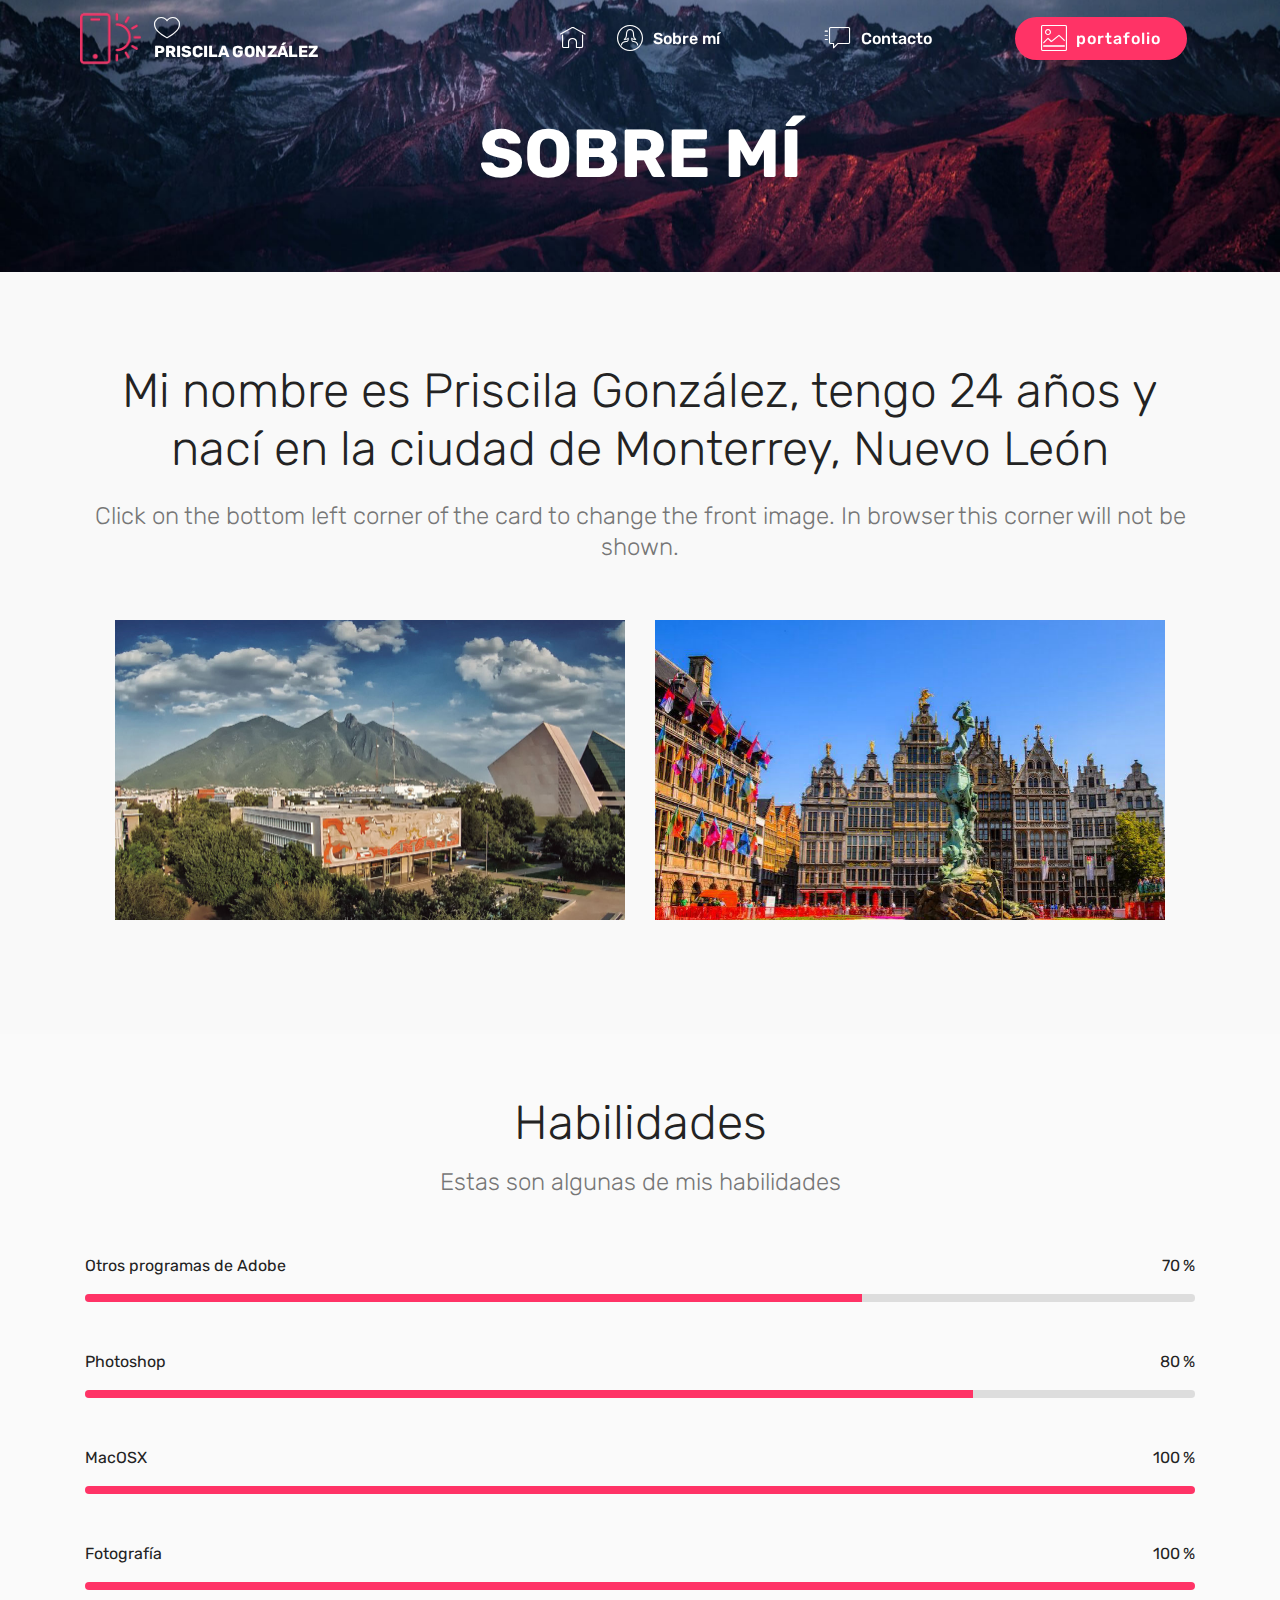
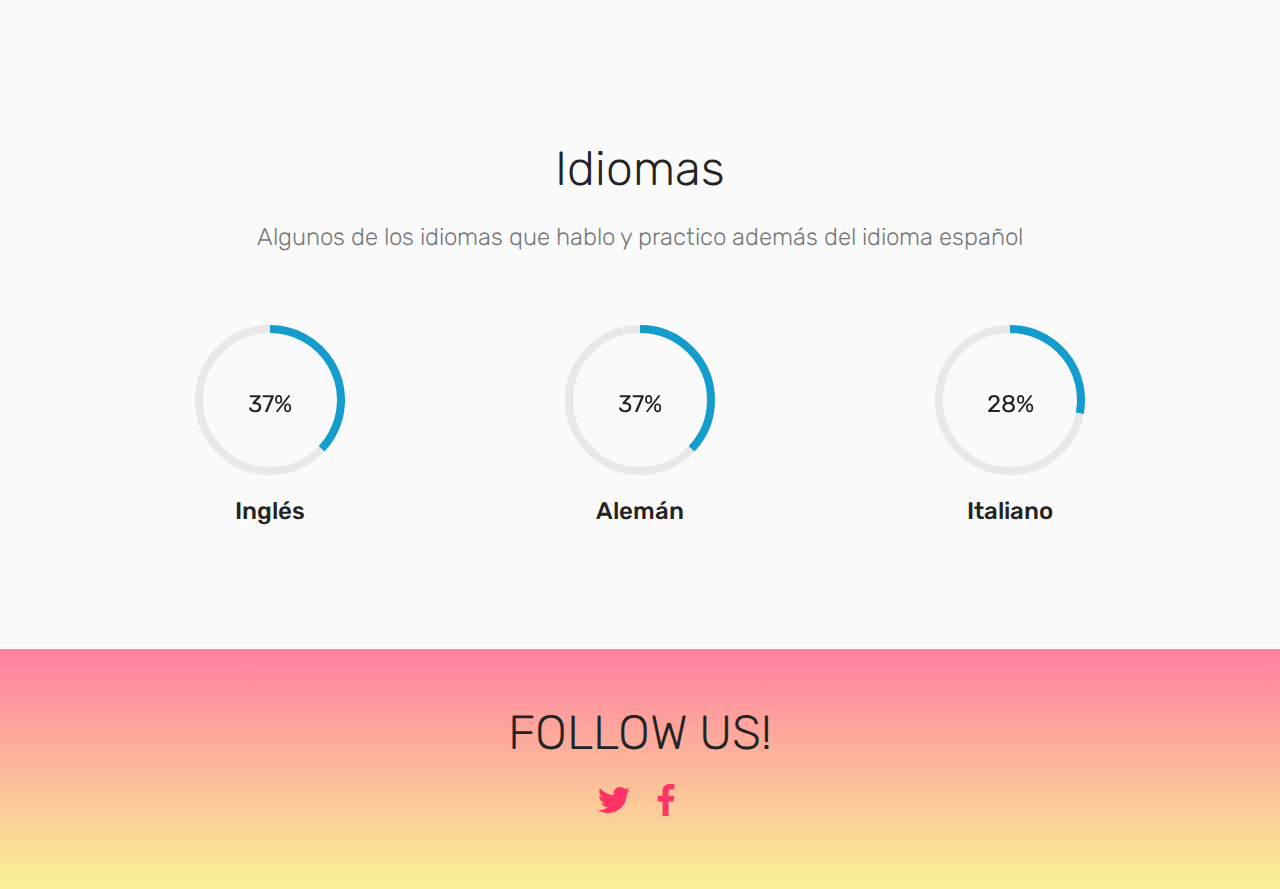
==== commit 45aaa6c3: "create github pages" ====
--- a/page1.html
+++ b/page1.html
@@ -63,7 +63,7 @@
     </nav>
 </section>
 
-<section class="engine"><a href="https://mobirise.ws/q">free web page builder download</a></section><section class="mbr-section content5 cid-qMzrh73XZw mbr-parallax-background" id="content5-j">
+<section class="engine"><a href="https://mobirise.ws/l">free html web builder</a></section><section class="mbr-section content5 cid-qMzrh73XZw mbr-parallax-background" id="content5-j">
 
     
 
--- a/assets/mobirise/css/mbr-additional.css
+++ b/assets/mobirise/css/mbr-additional.css
@@ -2527,42 +2527,428 @@
   -webkit-transition: 0.2s background ease-in-out;
   transition: 0.2s background ease-in-out;
 }
-.cid-qMzJRkHkVY {
+.cid-qMGTrTRYpm .navbar {
+  padding: .5rem 0;
+  background: #333333;
+  transition: none;
+  min-height: 77px;
+}
+.cid-qMGTrTRYpm .navbar-dropdown.bg-color.transparent.opened {
+  background: #333333;
+}
+.cid-qMGTrTRYpm a {
+  font-style: normal;
+}
+.cid-qMGTrTRYpm .nav-item span {
+  padding-right: 0.4em;
+  line-height: 0.5em;
+  vertical-align: text-bottom;
+  position: relative;
+  text-decoration: none;
+}
+.cid-qMGTrTRYpm .nav-item a {
+  display: flex;
+  align-items: center;
+  justify-content: center;
+  padding: 0.7rem 0 !important;
+  margin: 0rem .65rem !important;
+}
+.cid-qMGTrTRYpm .nav-item:focus,
+.cid-qMGTrTRYpm .nav-link:focus {
+  outline: none;
+}
+.cid-qMGTrTRYpm .btn {
+  padding: 0.4rem 1.5rem;
+  display: inline-flex;
+  align-items: center;
+}
+.cid-qMGTrTRYpm .btn .mbr-iconfont {
+  font-size: 1.6rem;
+}
+.cid-qMGTrTRYpm .menu-logo {
+  margin-right: auto;
+}
+.cid-qMGTrTRYpm .menu-logo .navbar-brand {
+  display: flex;
+  margin-left: 5rem;
+  padding: 0;
+  transition: padding .2s;
+  min-height: 3.8rem;
+  align-items: center;
+}
+.cid-qMGTrTRYpm .menu-logo .navbar-brand .navbar-caption-wrap {
+  display: -webkit-flex;
+  -webkit-align-items: center;
+  align-items: center;
+  word-break: break-word;
+  min-width: 7rem;
+  margin: .3rem 0;
+}
+.cid-qMGTrTRYpm .menu-logo .navbar-brand .navbar-caption-wrap .navbar-caption {
+  line-height: 1.2rem !important;
+  padding-right: 2rem;
+}
+.cid-qMGTrTRYpm .menu-logo .navbar-brand .navbar-logo {
+  font-size: 4rem;
+  transition: font-size 0.25s;
+}
+.cid-qMGTrTRYpm .menu-logo .navbar-brand .navbar-logo img {
+  display: flex;
+}
+.cid-qMGTrTRYpm .menu-logo .navbar-brand .navbar-logo .mbr-iconfont {
+  transition: font-size 0.25s;
+}
+.cid-qMGTrTRYpm .navbar-toggleable-sm .navbar-collapse {
+  justify-content: flex-end;
+  -webkit-justify-content: flex-end;
+  padding-right: 5rem;
+  width: auto;
+}
+.cid-qMGTrTRYpm .navbar-toggleable-sm .navbar-collapse .navbar-nav {
+  flex-wrap: wrap;
+  -webkit-flex-wrap: wrap;
+  padding-left: 0;
+}
+.cid-qMGTrTRYpm .navbar-toggleable-sm .navbar-collapse .navbar-nav .nav-item {
+  -webkit-align-self: center;
+  align-self: center;
+}
+.cid-qMGTrTRYpm .navbar-toggleable-sm .navbar-collapse .navbar-buttons {
+  padding-left: 0;
+  padding-bottom: 0;
+}
+.cid-qMGTrTRYpm .dropdown .dropdown-menu {
+  background: #333333;
+  display: none;
+  position: absolute;
+  min-width: 5rem;
+  padding-top: 1.4rem;
+  padding-bottom: 1.4rem;
+  text-align: left;
+}
+.cid-qMGTrTRYpm .dropdown .dropdown-menu .dropdown-item {
+  width: auto;
+  padding: 0.235em 1.5385em 0.235em 1.5385em !important;
+}
+.cid-qMGTrTRYpm .dropdown .dropdown-menu .dropdown-item::after {
+  right: 0.5rem;
+}
+.cid-qMGTrTRYpm .dropdown .dropdown-menu .dropdown-submenu {
+  margin: 0;
+}
+.cid-qMGTrTRYpm .dropdown.open > .dropdown-menu {
+  display: block;
+}
+.cid-qMGTrTRYpm .navbar-toggleable-sm.opened:after {
+  position: absolute;
+  width: 100vw;
+  height: 100vh;
+  content: '';
+  background-color: rgba(0, 0, 0, 0.1);
+  left: 0;
+  bottom: 0;
+  transform: translateY(100%);
+  -webkit-transform: translateY(100%);
+  z-index: 1000;
+}
+.cid-qMGTrTRYpm .navbar.navbar-short {
+  min-height: 60px;
+  transition: all .2s;
+}
+.cid-qMGTrTRYpm .navbar.navbar-short .navbar-toggler-right {
+  top: 20px;
+}
+.cid-qMGTrTRYpm .navbar.navbar-short .navbar-logo a {
+  font-size: 2.5rem !important;
+  line-height: 2.5rem;
+  transition: font-size 0.25s;
+}
+.cid-qMGTrTRYpm .navbar.navbar-short .navbar-logo a .mbr-iconfont {
+  font-size: 2.5rem !important;
+}
+.cid-qMGTrTRYpm .navbar.navbar-short .navbar-logo a img {
+  height: 3rem !important;
+}
+.cid-qMGTrTRYpm .navbar.navbar-short .navbar-brand {
+  min-height: 3rem;
+}
+.cid-qMGTrTRYpm button.navbar-toggler {
+  width: 31px;
+  height: 18px;
+  cursor: pointer;
+  transition: all .2s;
+  top: 1.5rem;
+  right: 1rem;
+}
+.cid-qMGTrTRYpm button.navbar-toggler:focus {
+  outline: none;
+}
+.cid-qMGTrTRYpm button.navbar-toggler .hamburger span {
+  position: absolute;
+  right: 0;
+  width: 30px;
+  height: 2px;
+  border-right: 5px;
+  background-color: #ffffff;
+}
+.cid-qMGTrTRYpm button.navbar-toggler .hamburger span:nth-child(1) {
+  top: 0;
+  transition: all .2s;
+}
+.cid-qMGTrTRYpm button.navbar-toggler .hamburger span:nth-child(2) {
+  top: 8px;
+  transition: all .15s;
+}
+.cid-qMGTrTRYpm button.navbar-toggler .hamburger span:nth-child(3) {
+  top: 8px;
+  transition: all .15s;
+}
+.cid-qMGTrTRYpm button.navbar-toggler .hamburger span:nth-child(4) {
+  top: 16px;
+  transition: all .2s;
+}
+.cid-qMGTrTRYpm nav.opened .hamburger span:nth-child(1) {
+  top: 8px;
+  width: 0;
+  opacity: 0;
+  right: 50%;
+  transition: all .2s;
+}
+.cid-qMGTrTRYpm nav.opened .hamburger span:nth-child(2) {
+  -webkit-transform: rotate(45deg);
+  transform: rotate(45deg);
+  transition: all .25s;
+}
+.cid-qMGTrTRYpm nav.opened .hamburger span:nth-child(3) {
+  -webkit-transform: rotate(-45deg);
+  transform: rotate(-45deg);
+  transition: all .25s;
+}
+.cid-qMGTrTRYpm nav.opened .hamburger span:nth-child(4) {
+  top: 8px;
+  width: 0;
+  opacity: 0;
+  right: 50%;
+  transition: all .2s;
+}
+.cid-qMGTrTRYpm .collapsed.navbar-expand {
+  flex-direction: column;
+}
+.cid-qMGTrTRYpm .collapsed .btn {
+  display: flex;
+}
+.cid-qMGTrTRYpm .collapsed .navbar-collapse {
+  display: none !important;
+  padding-right: 0 !important;
+}
+.cid-qMGTrTRYpm .collapsed .navbar-collapse.collapsing,
+.cid-qMGTrTRYpm .collapsed .navbar-collapse.show {
+  display: block !important;
+}
+.cid-qMGTrTRYpm .collapsed .navbar-collapse.collapsing .navbar-nav,
+.cid-qMGTrTRYpm .collapsed .navbar-collapse.show .navbar-nav {
+  display: block;
+  text-align: center;
+}
+.cid-qMGTrTRYpm .collapsed .navbar-collapse.collapsing .navbar-nav .nav-item,
+.cid-qMGTrTRYpm .collapsed .navbar-collapse.show .navbar-nav .nav-item {
+  clear: both;
+}
+.cid-qMGTrTRYpm .collapsed .navbar-collapse.collapsing .navbar-buttons,
+.cid-qMGTrTRYpm .collapsed .navbar-collapse.show .navbar-buttons {
+  text-align: center;
+}
+.cid-qMGTrTRYpm .collapsed .navbar-collapse.collapsing .navbar-buttons:last-child,
+.cid-qMGTrTRYpm .collapsed .navbar-collapse.show .navbar-buttons:last-child {
+  margin-bottom: 1rem;
+}
+.cid-qMGTrTRYpm .collapsed button.navbar-toggler {
+  display: block;
+}
+.cid-qMGTrTRYpm .collapsed .navbar-brand {
+  margin-left: 1rem !important;
+}
+.cid-qMGTrTRYpm .collapsed .navbar-toggleable-sm {
+  flex-direction: column;
+  -webkit-flex-direction: column;
+}
+.cid-qMGTrTRYpm .collapsed .dropdown .dropdown-menu {
+  width: 100%;
+  text-align: center;
+  position: relative;
+  opacity: 0;
+  display: block;
+  height: 0;
+  visibility: hidden;
+  padding: 0;
+  transition-duration: .5s;
+  transition-property: opacity,padding,height;
+}
+.cid-qMGTrTRYpm .collapsed .dropdown.open > .dropdown-menu {
+  position: relative;
+  opacity: 1;
+  height: auto;
+  padding: 1.4rem 0;
+  visibility: visible;
+}
+.cid-qMGTrTRYpm .collapsed .dropdown .dropdown-submenu {
+  left: 0;
+  text-align: center;
+  width: 100%;
+}
+.cid-qMGTrTRYpm .collapsed .dropdown .dropdown-toggle[data-toggle="dropdown-submenu"]::after {
+  margin-top: 0;
+  position: inherit;
+  right: 0;
+  top: 50%;
+  display: inline-block;
+  width: 0;
+  height: 0;
+  margin-left: .3em;
+  vertical-align: middle;
+  content: "";
+  border-top: .30em solid;
+  border-right: .30em solid transparent;
+  border-left: .30em solid transparent;
+}
+@media (max-width: 991px) {
+  .cid-qMGTrTRYpm .navbar-expand {
+    flex-direction: column;
+  }
+  .cid-qMGTrTRYpm img {
+    height: 3.8rem !important;
+  }
+  .cid-qMGTrTRYpm .btn {
+    display: flex;
+  }
+  .cid-qMGTrTRYpm button.navbar-toggler {
+    display: block;
+  }
+  .cid-qMGTrTRYpm .navbar-brand {
+    margin-left: 1rem !important;
+  }
+  .cid-qMGTrTRYpm .navbar-toggleable-sm {
+    flex-direction: column;
+    -webkit-flex-direction: column;
+  }
+  .cid-qMGTrTRYpm .navbar-collapse {
+    display: none !important;
+    padding-right: 0 !important;
+  }
+  .cid-qMGTrTRYpm .navbar-collapse.collapsing,
+  .cid-qMGTrTRYpm .navbar-collapse.show {
+    display: block !important;
+  }
+  .cid-qMGTrTRYpm .navbar-collapse.collapsing .navbar-nav,
+  .cid-qMGTrTRYpm .navbar-collapse.show .navbar-nav {
+    display: block;
+    text-align: center;
+  }
+  .cid-qMGTrTRYpm .navbar-collapse.collapsing .navbar-nav .nav-item,
+  .cid-qMGTrTRYpm .navbar-collapse.show .navbar-nav .nav-item {
+    clear: both;
+  }
+  .cid-qMGTrTRYpm .navbar-collapse.collapsing .navbar-buttons,
+  .cid-qMGTrTRYpm .navbar-collapse.show .navbar-buttons {
+    text-align: center;
+  }
+  .cid-qMGTrTRYpm .navbar-collapse.collapsing .navbar-buttons:last-child,
+  .cid-qMGTrTRYpm .navbar-collapse.show .navbar-buttons:last-child {
+    margin-bottom: 1rem;
+  }
+  .cid-qMGTrTRYpm .dropdown .dropdown-menu {
+    width: 100%;
+    text-align: center;
+    position: relative;
+    opacity: 0;
+    display: block;
+    height: 0;
+    visibility: hidden;
+    padding: 0;
+    transition-duration: .5s;
+    transition-property: opacity,padding,height;
+  }
+  .cid-qMGTrTRYpm .dropdown.open > .dropdown-menu {
+    position: relative;
+    opacity: 1;
+    height: auto;
+    padding: 1.4rem 0;
+    visibility: visible;
+  }
+  .cid-qMGTrTRYpm .dropdown .dropdown-submenu {
+    left: 0;
+    text-align: center;
+    width: 100%;
+  }
+  .cid-qMGTrTRYpm .dropdown .dropdown-toggle[data-toggle="dropdown-submenu"]::after {
+    margin-top: 0;
+    position: inherit;
+    right: 0;
+    top: 50%;
+    display: inline-block;
+    width: 0;
+    height: 0;
+    margin-left: .3em;
+    vertical-align: middle;
+    content: "";
+    border-top: .30em solid;
+    border-right: .30em solid transparent;
+    border-left: .30em solid transparent;
+  }
+}
+@media (min-width: 767px) {
+  .cid-qMGTrTRYpm .menu-logo {
+    flex-shrink: 0;
+  }
+}
+.cid-qMGTrTRYpm .navbar-collapse {
+  flex-basis: auto;
+}
+.cid-qMGTrTRYpm .nav-link:hover,
+.cid-qMGTrTRYpm .dropdown-item:hover {
+  color: #c1c1c1 !important;
+}
+.cid-qMGTtS3tPZ {
+  padding-top: 60px;
+  padding-bottom: 60px;
+  background-image: url("../../../assets/images/jumbotron.jpg");
+}
+.cid-qMGTSniEd8 {
+  padding-top: 90px;
+  padding-bottom: 90px;
+  background: linear-gradient(0deg, #ffffff, #ffffff);
+}
+.cid-qMGTSniEd8 .mbr-iconfont-social {
+  font-size: 32px;
+  color: #ff3366;
+}
+.cid-qMGTSniEd8 .social-list a:focus {
+  text-decoration: none;
+}
+.cid-qMGTHbmqju {
   padding-top: 90px;
   padding-bottom: 90px;
   background-color: #ffffff;
 }
-.cid-qMzJRkHkVY .title {
+.cid-qMGTHbmqju .title {
   margin-bottom: 2rem;
 }
-.cid-qMzJRkHkVY .mbr-section-subtitle {
+.cid-qMGTHbmqju .mbr-section-subtitle {
   color: #767676;
 }
-.cid-qMzJRkHkVY a:not([href]):not([tabindex]) {
+.cid-qMGTHbmqju a:not([href]):not([tabindex]) {
   color: #fff;
   border-radius: 3px;
 }
-.cid-qMzJRkHkVY a.btn-white:not([href]):not([tabindex]) {
+.cid-qMGTHbmqju a.btn-white:not([href]):not([tabindex]) {
   color: #333;
 }
-.cid-qMzJRkHkVY .multi-horizontal {
+.cid-qMGTHbmqju .multi-horizontal {
   flex-grow: 1;
   -webkit-flex-grow: 1;
   max-width: 100%;
 }
-.cid-qMzJRkHkVY .input-group-btn {
+.cid-qMGTHbmqju .input-group-btn {
   display: block;
   text-align: center;
 }
-.cid-qMzJVhTAJn {
-  padding-top: 90px;
-  padding-bottom: 90px;
-  background: linear-gradient(0deg, #ffffff, #ff7f9f);
-}
-.cid-qMzJVhTAJn .mbr-iconfont-social {
-  font-size: 32px;
-  color: #ff3366;
-}
-.cid-qMzJVhTAJn .social-list a:focus {
-  text-decoration: none;
-}
